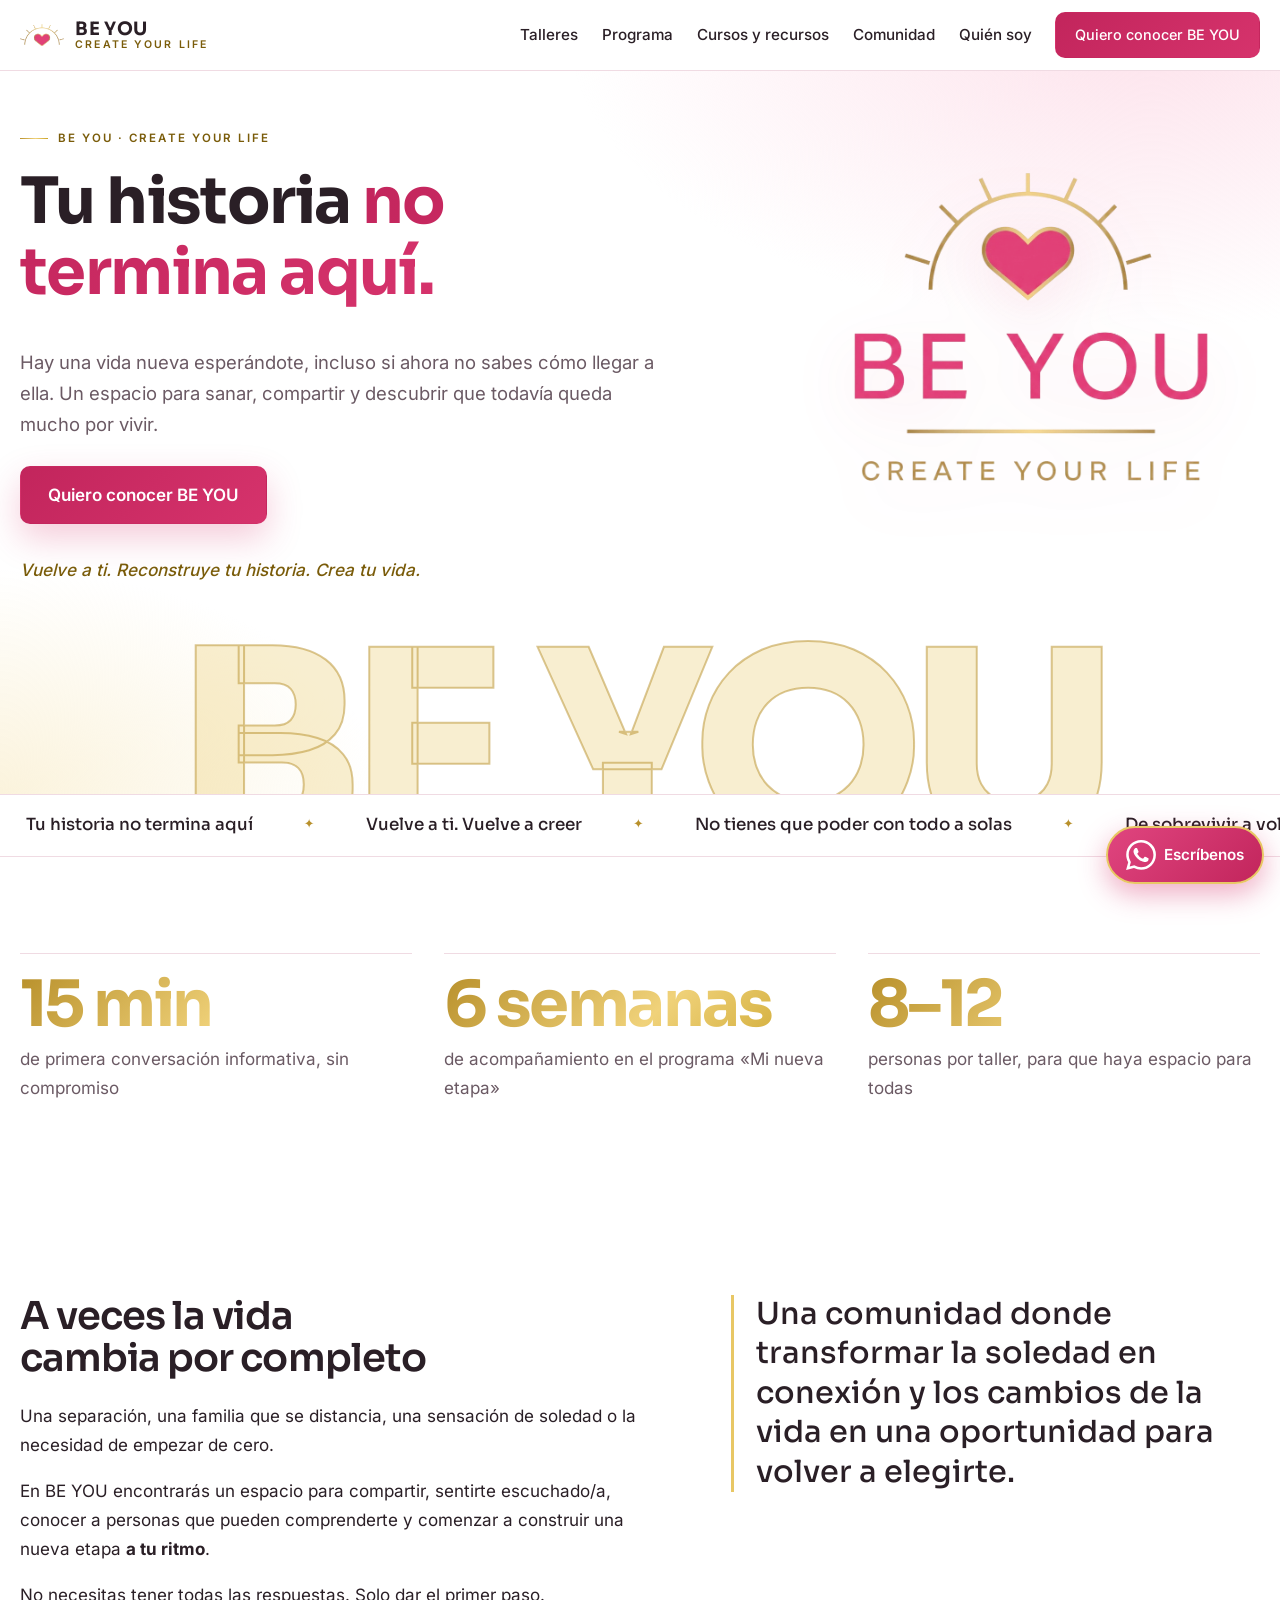
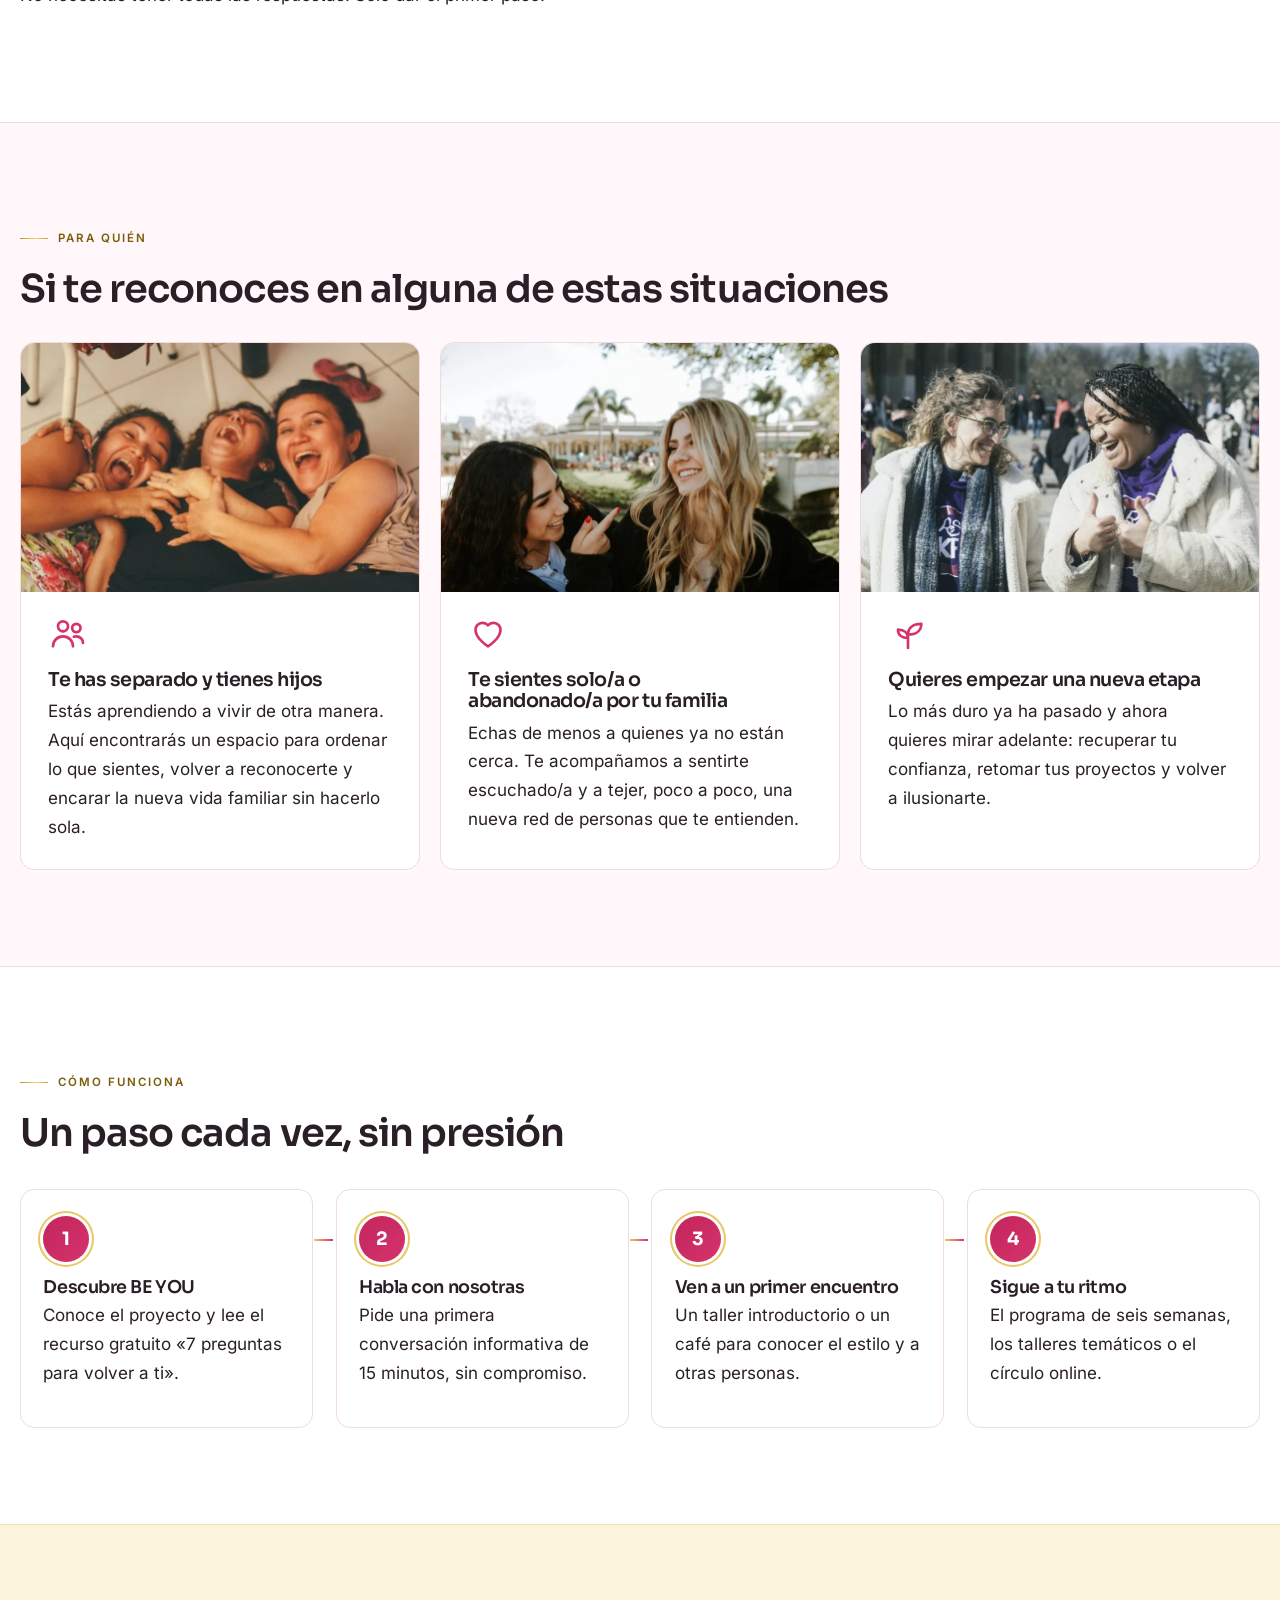
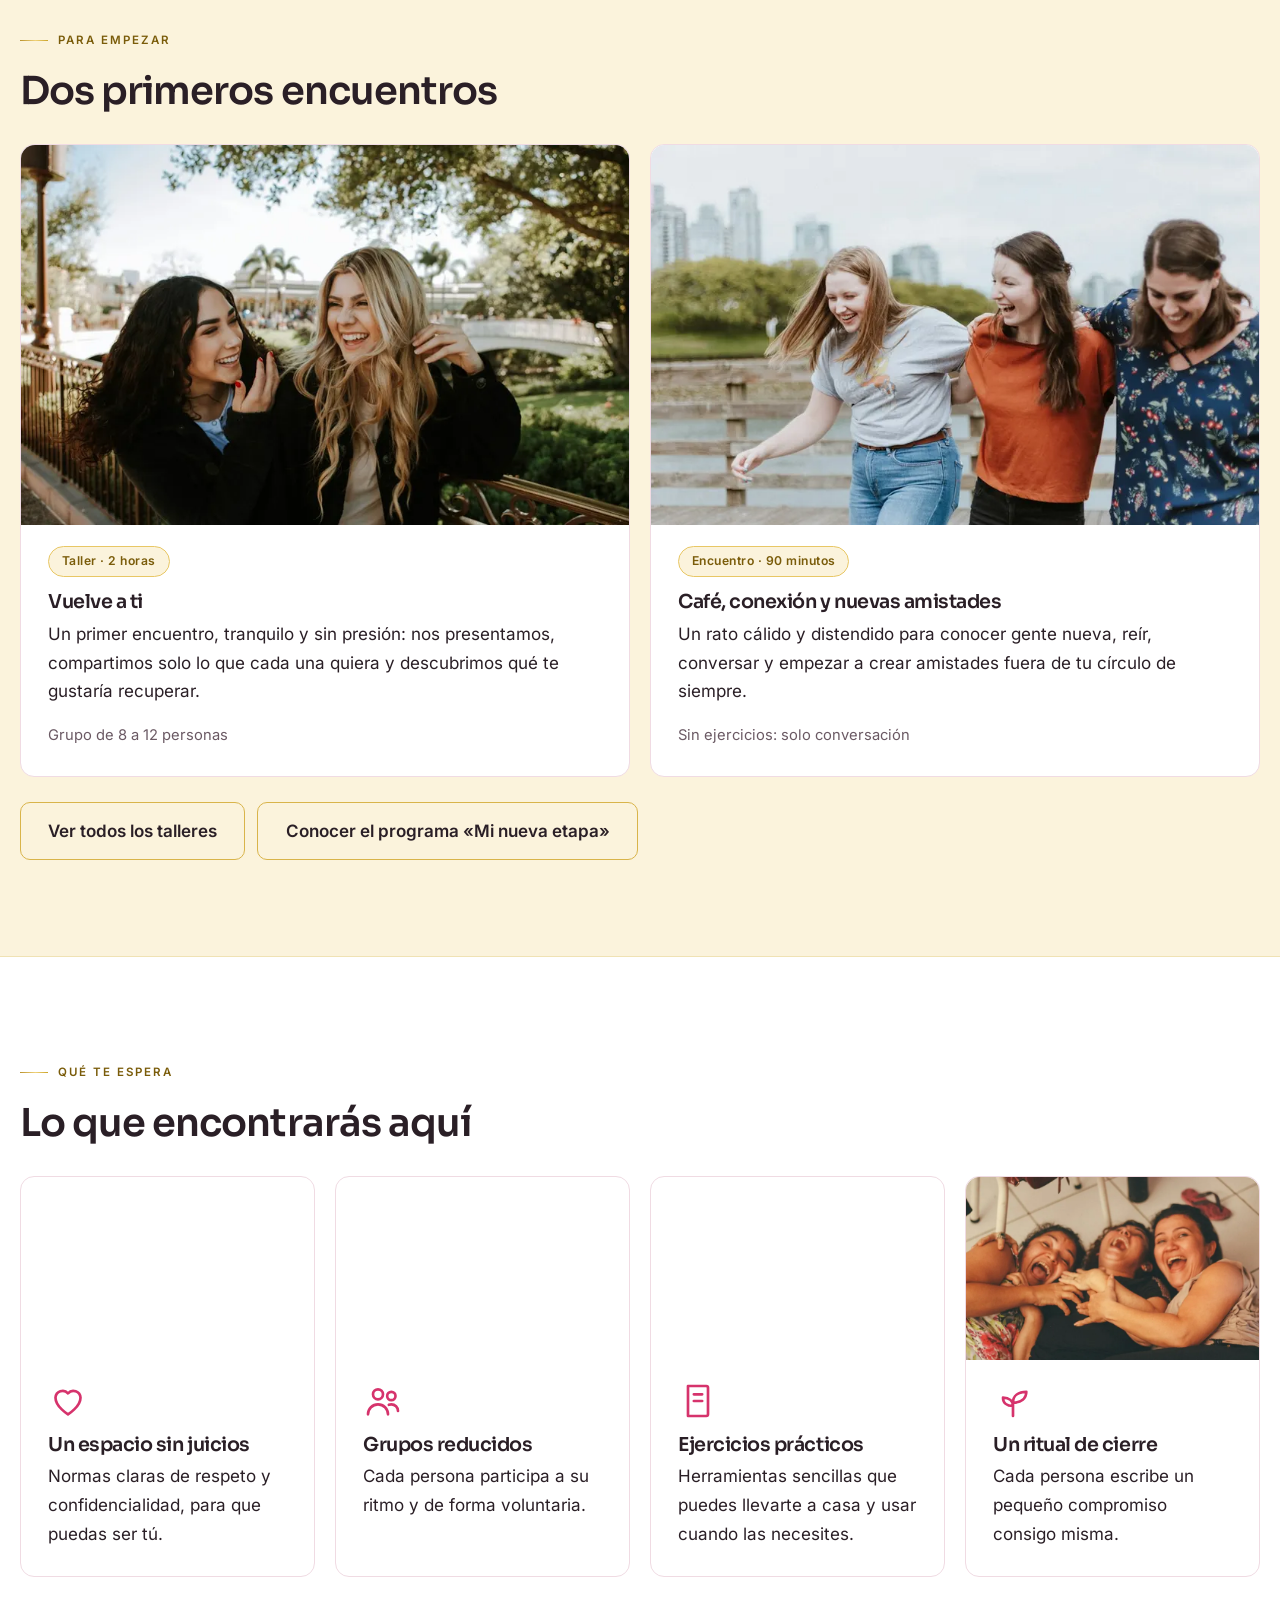
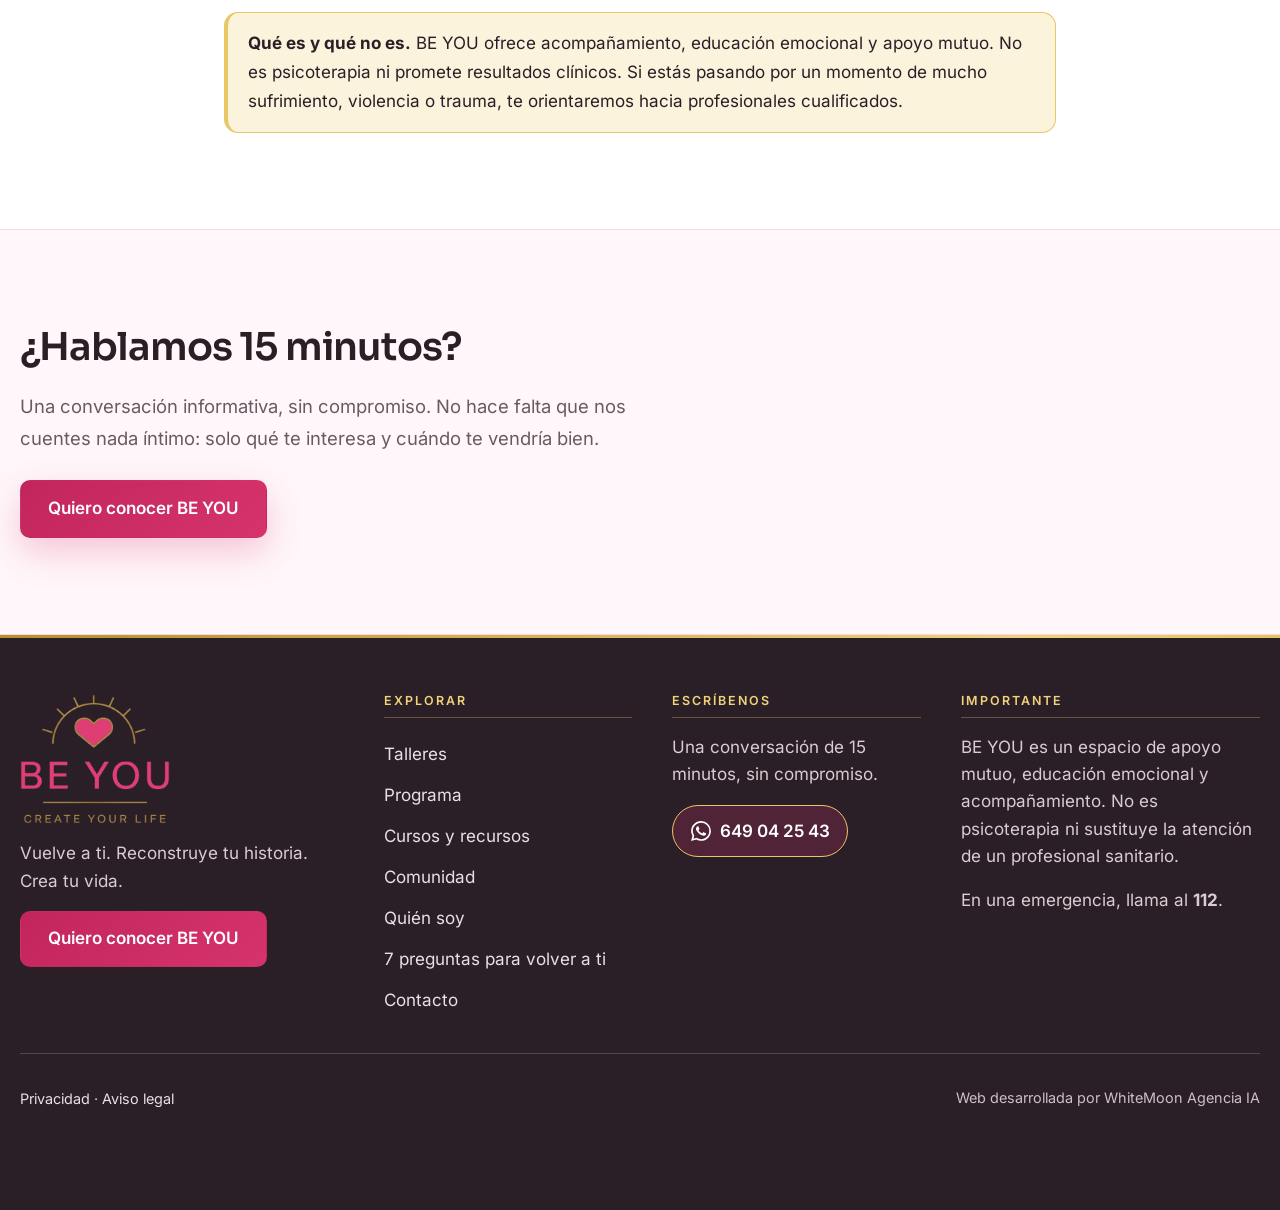
==== index.html @ c8401841 "feat: pasos con tarjetas unidas y 'Lo que encontrarás' en 4 tarjetas con foto Co-Authored-By: Claude" ====
<!doctype html>
<html lang="es">
<head>
  <meta charset="utf-8">
  <meta name="viewport" content="width=device-width, initial-scale=1, viewport-fit=cover">
  <title>BE YOU · Create Your Life — Tu historia no termina aquí</title>
  <meta name="description" content="Comunidad de apoyo para reconstruir tu vida tras una separación, una ruptura familiar o un cambio vital: talleres, programa de seis semanas y encuentros.">
  <meta name="robots" content="noindex, nofollow">
  <meta name="theme-color" content="#ffffff">
  <link rel="canonical" href="https://nexusforgeia.github.io/BE-YOU-CREATE-YOUR-LIFE-/">
  <meta property="og:type" content="website">
  <meta property="og:locale" content="es_ES">
  <meta property="og:site_name" content="BE YOU · Create Your Life">
  <meta property="og:title" content="BE YOU · Create Your Life — Tu historia no termina aquí">
  <meta property="og:description" content="Comunidad de apoyo para reconstruir tu vida tras una separación, una ruptura familiar o un cambio vital: talleres, programa de seis semanas y encuentros.">
  <meta property="og:url" content="https://nexusforgeia.github.io/BE-YOU-CREATE-YOUR-LIFE-/">
  <meta property="og:image" content="https://nexusforgeia.github.io/BE-YOU-CREATE-YOUR-LIFE-/assets/img/og.jpg">
  <meta property="og:image:width" content="1200">
  <meta property="og:image:height" content="630">
  <meta property="og:image:alt" content="Logotipo de BE YOU · Create Your Life">
  <meta name="twitter:card" content="summary_large_image">
  <meta http-equiv="Content-Security-Policy" content="default-src 'self'; script-src 'self'; style-src 'self'; img-src 'self' data:; connect-src 'self'; base-uri 'self'; form-action 'self' mailto:">
  <link rel="stylesheet" href="assets/app.css?v=14">
  <script type="module" src="assets/app.js?v=14"></script>
</head>
<body>
  <a class="saltar" href="#principal">Saltar al contenido</a>
  <header class="cabecera">
    <div class="contenedor">
      <a class="marca" href="index.html" aria-label="BE YOU · Create Your Life, inicio"><picture><source srcset="assets/img/be-you-icono.webp" type="image/webp"><img class="marca-logo" src="assets/img/be-you-icono.png" width="44" height="44" alt="" aria-hidden="true"></picture><span class="marca-texto"><strong>BE YOU</strong><span>Create Your Life</span></span></a>
      <button class="menu-boton" type="button" aria-expanded="false" aria-controls="navegacion">Menú</button>
      <nav id="navegacion" class="navegacion" aria-label="Principal"><a href="talleres.html">Talleres</a><a href="programa.html">Programa</a><a href="cursos.html">Cursos y recursos</a><a href="comunidad.html">Comunidad</a><a href="sobre.html">Quién soy</a><a class="boton" href="contacto.html">Quiero conocer BE YOU</a></nav>
    </div>
  </header>
  <main id="principal">
    <section class="hero">
      <span class="fantasma" aria-hidden="true">BE YOU</span>
      <picture class="hero-logo"><source srcset="assets/img/be-you-logo.webp" type="image/webp"><img src="assets/img/be-you-logo.png" width="420" height="366" alt="Logotipo de BE YOU · Create Your Life: un corazón rosa bajo un sol dorado"></picture>
      <div class="contenedor">
        <p class="eyebrow">BE YOU · Create Your Life</p>
        <h1>Tu historia <em class="grad">no termina aquí.</em></h1>
        <p class="lead">Hay una vida nueva esperándote, incluso si ahora no sabes cómo llegar a ella. Un espacio para sanar, compartir y descubrir que todavía queda mucho por vivir.</p>
        <div class="botones"><a class="boton" href="contacto.html">Quiero conocer BE YOU</a></div>
        <p class="firma-lema">Vuelve a ti. Reconstruye tu historia. Crea tu vida.</p>
      </div>
    </section>


    <div class="ticker" aria-label="Lemas de BE YOU">
      <div class="ticker-pista">
        <ul><li>Tu historia no termina aquí</li><li>Vuelve a ti. Vuelve a creer</li><li>No tienes que poder con todo a solas</li><li>De sobrevivir a volver a vivir</li><li>Tu próxima etapa empieza contigo</li></ul>
        <ul aria-hidden="true"><li>Tu historia no termina aquí</li><li>Vuelve a ti. Vuelve a creer</li><li>No tienes que poder con todo a solas</li><li>De sobrevivir a volver a vivir</li><li>Tu próxima etapa empieza contigo</li></ul>
      </div>
    </div>

    <section>
      <div class="contenedor">
        <div class="cifras">
          <div class="cifra"><strong>15 min</strong><span>de primera conversación informativa, sin compromiso</span></div>
          <div class="cifra"><strong>6 semanas</strong><span>de acompañamiento en el programa «Mi nueva etapa»</span></div>
          <div class="cifra"><strong>8–12</strong><span>personas por taller, para que haya espacio para todas</span></div>
        </div>
      </div>
    </section>

    <section>
      <div class="contenedor dos">
        <div>
          <h2>A veces la vida cambia por completo</h2>
          <p>Una separación, una familia que se distancia, una sensación de soledad o la necesidad de empezar de cero.</p>
          <p>En BE YOU encontrarás un espacio para compartir, sentirte escuchado/a, conocer a personas que pueden comprenderte y comenzar a construir una nueva etapa <strong>a tu ritmo</strong>.</p>
          <p>No necesitas tener todas las respuestas. Solo dar el primer paso.</p>
        </div>
        <p class="cita">Una comunidad donde transformar la soledad en conexión y los cambios de la vida en una oportunidad para volver a elegirte.</p>
      </div>
    </section>

    <section class="banda">
      <div class="contenedor">
        <p class="eyebrow">Para quién</p>
        <h2>Si te reconoces en alguna de estas situaciones</h2>
        <div class="cuadricula">
          <article class="tarjeta"><img class="foto" src="assets/img/foto-1.webp" width="800" height="500" alt="" loading="lazy"><svg class="icono" width="40" height="40" aria-hidden="true" focusable="false"><use href="assets/iconos.svg#personas"/></svg><h3>Te has separado y tienes hijos</h3><p>Estás aprendiendo a vivir de otra manera. Aquí encontrarás un espacio para ordenar lo que sientes, volver a reconocerte y encarar la nueva vida familiar sin hacerlo sola.</p></article>
          <article class="tarjeta"><img class="foto" src="assets/img/foto-2.webp" width="800" height="500" alt="" loading="lazy"><svg class="icono" width="40" height="40" aria-hidden="true" focusable="false"><use href="assets/iconos.svg#corazon"/></svg><h3>Te sientes solo/a o abandonado/a por tu familia</h3><p>Echas de menos a quienes ya no están cerca. Te acompañamos a sentirte escuchado/a y a tejer, poco a poco, una nueva red de personas que te entienden.</p></article>
          <article class="tarjeta"><img class="foto" src="assets/img/foto-3.webp" width="800" height="500" alt="" loading="lazy"><svg class="icono" width="40" height="40" aria-hidden="true" focusable="false"><use href="assets/iconos.svg#brote"/></svg><h3>Quieres empezar una nueva etapa</h3><p>Lo más duro ya ha pasado y ahora quieres mirar adelante: recuperar tu confianza, retomar tus proyectos y volver a ilusionarte.</p></article>
        </div>
      </div>
    </section>

    <section>
      <div class="contenedor">
        <p class="eyebrow">Cómo funciona</p>
        <h2>Un paso cada vez, sin presión</h2>
        <ol class="pasos pasos-tarjetas">
          <li><span class="paso-num" aria-hidden="true">1</span><h3>Descubre BE YOU</h3><p>Conoce el proyecto y lee el recurso gratuito «7 preguntas para volver a ti».</p></li>
          <li><span class="paso-num" aria-hidden="true">2</span><h3>Habla con nosotras</h3><p>Pide una primera conversación informativa de 15 minutos, sin compromiso.</p></li>
          <li><span class="paso-num" aria-hidden="true">3</span><h3>Ven a un primer encuentro</h3><p>Un taller introductorio o un café para conocer el estilo y a otras personas.</p></li>
          <li><span class="paso-num" aria-hidden="true">4</span><h3>Sigue a tu ritmo</h3><p>El programa de seis semanas, los talleres temáticos o el círculo online.</p></li>
        </ol>
      </div>
    </section>

    <section class="banda-sage">
      <div class="contenedor">
        <p class="eyebrow">Para empezar</p>
        <h2>Dos primeros encuentros</h2>
        <div class="cuadricula">
          <article class="tarjeta"><img class="foto" src="assets/img/foto-4.webp" width="800" height="500" alt="" loading="lazy"><span class="etiqueta">Taller · 2 horas</span><h3>Vuelve a ti</h3><p>Un primer encuentro, tranquilo y sin presión: nos presentamos, compartimos solo lo que cada una quiera y descubrimos qué te gustaría recuperar.</p><p class="meta">Grupo de 8 a 12 personas</p></article>
          <article class="tarjeta"><img class="foto" src="assets/img/foto-5.webp" width="800" height="500" alt="" loading="lazy"><span class="etiqueta">Encuentro · 90 minutos</span><h3>Café, conexión y nuevas amistades</h3><p>Un rato cálido y distendido para conocer gente nueva, reír, conversar y empezar a crear amistades fuera de tu círculo de siempre.</p><p class="meta">Sin ejercicios: solo conversación</p></article>
        </div>
        <div class="botones"><a class="boton boton-sec" href="talleres.html">Ver todos los talleres</a><a class="boton boton-sec" href="programa.html">Conocer el programa «Mi nueva etapa»</a></div>
      </div>
    </section>

    <section>
      <div class="contenedor">
        <p class="eyebrow">Qué te espera</p>
        <h2>Lo que encontrarás aquí</h2>
        <div class="cuadricula cuatro">
          <article class="tarjeta"><img class="foto" src="assets/img/foto-6.webp" width="800" height="500" alt="" loading="lazy"><svg class="icono" width="40" height="40" aria-hidden="true" focusable="false"><use href="assets/iconos.svg#corazon"/></svg><h3>Un espacio sin juicios</h3><p>Normas claras de respeto y confidencialidad, para que puedas ser tú.</p></article>
          <article class="tarjeta"><img class="foto" src="assets/img/foto-7.webp" width="800" height="500" alt="" loading="lazy"><svg class="icono" width="40" height="40" aria-hidden="true" focusable="false"><use href="assets/iconos.svg#personas"/></svg><h3>Grupos reducidos</h3><p>Cada persona participa a su ritmo y de forma voluntaria.</p></article>
          <article class="tarjeta"><img class="foto" src="assets/img/foto-8.webp" width="800" height="500" alt="" loading="lazy"><svg class="icono" width="40" height="40" aria-hidden="true" focusable="false"><use href="assets/iconos.svg#cuaderno"/></svg><h3>Ejercicios prácticos</h3><p>Herramientas sencillas que puedes llevarte a casa y usar cuando las necesites.</p></article>
          <article class="tarjeta"><img class="foto" src="assets/img/foto-1.webp" width="800" height="500" alt="" loading="lazy"><svg class="icono" width="40" height="40" aria-hidden="true" focusable="false"><use href="assets/iconos.svg#brote"/></svg><h3>Un ritual de cierre</h3><p>Cada persona escribe un pequeño compromiso consigo misma.</p></article>
        </div>
        <div class="aviso-ancho"><div class="aviso"><p><strong>Qué es y qué no es.</strong> BE YOU ofrece acompañamiento, educación emocional y apoyo mutuo. No es psicoterapia ni promete resultados clínicos. Si estás pasando por un momento de mucho sufrimiento, violencia o trauma, te orientaremos hacia profesionales cualificados.</p></div></div>
      </div>
    </section>

    <section class="banda">
      <div class="contenedor">
        <h2>¿Hablamos 15 minutos?</h2>
        <p class="lead">Una conversación informativa, sin compromiso. No hace falta que nos cuentes nada íntimo: solo qué te interesa y cuándo te vendría bien.</p>
        <div class="botones"><a class="boton" href="contacto.html">Quiero conocer BE YOU</a></div>
      </div>
    </section>
  </main>
  <footer class="pie">
    <div class="contenedor">
      <div class="cols pie-cols">
        <div class="pie-marca">
          <picture><source srcset="assets/img/be-you-logo.webp" type="image/webp"><img src="assets/img/be-you-logo.png" width="150" height="131" alt="BE YOU · Create Your Life" loading="lazy"></picture>
          <p>Vuelve a ti. Reconstruye tu historia. Crea tu vida.</p>
          <p><a class="boton" href="contacto.html">Quiero conocer BE YOU</a></p>
        </div>
        <div><h2>Explorar</h2><ul class="pie-lista"><li><a href="talleres.html">Talleres</a></li><li><a href="programa.html">Programa</a></li><li><a href="cursos.html">Cursos y recursos</a></li><li><a href="comunidad.html">Comunidad</a></li><li><a href="sobre.html">Quién soy</a></li><li><a href="7-preguntas.html">7 preguntas para volver a ti</a></li><li><a href="contacto.html">Contacto</a></li></ul></div>
        <div><h2>Escríbenos</h2><p>Una conversación de 15 minutos, sin compromiso.</p><p><a class="pie-wa" href="https://wa.me/34649042543?text=Hola%2C%20quiero%20conocer%20BE%20YOU" target="_blank" rel="noopener"><svg width="20" height="20" aria-hidden="true" focusable="false"><use href="assets/iconos.svg#whatsapp"/></svg>649 04 25 43</a></p></div>
        <div><h2>Importante</h2><p>BE YOU es un espacio de apoyo mutuo, educación emocional y acompañamiento. No es psicoterapia ni sustituye la atención de un profesional sanitario.</p><p>En una emergencia, llama al <strong>112</strong>.</p></div>
      </div>
      <div class="legal">
        <p><a href="privacidad.html">Privacidad</a> · <a href="aviso-legal.html">Aviso legal</a></p>
        <a class="firma" href="https://whitemoon.es" target="_blank" rel="noopener"><picture><source srcset="assets/img/whitemoon-logo-3d.webp" type="image/webp"><img src="assets/img/whitemoon-logo-3d.png" width="40" height="40" alt="WhiteMoon" loading="lazy" decoding="async"></picture><span>Web desarrollada por WhiteMoon Agencia IA</span></a>
      </div>
    </div>
  </footer>
  <a class="wa-flotante" href="https://wa.me/34649042543?text=Hola%2C%20quiero%20conocer%20BE%20YOU" target="_blank" rel="noopener" aria-label="Escribir por WhatsApp a BE YOU"><svg class="wa-icono" width="30" height="30" aria-hidden="true" focusable="false"><use href="assets/iconos.svg#whatsapp"/></svg><span class="wa-texto">Escríbenos</span></a>
</body>
</html>
---- assets/app.css ----
/* BE YOU · Create Your Life — mismo lenguaje visual que whitemoon.es (Inter + Sora, hero amplio,
   etiquetas con línea, números grandes, ticker, líneas finas) en blanco, rosa y dorado. */
@font-face { font-family: "Inter"; font-style: normal; font-weight: 100 900; font-display: swap; src: url("fonts/inter-latin.woff2") format("woff2"); }
@font-face { font-family: "Sora"; font-style: normal; font-weight: 100 800; font-display: swap; src: url("fonts/sora-latin-var.woff2") format("woff2"); }
:root {
  --bg: #ffffff; --bg2: #fff7f9; --bg3: #fdeef3; --card: #ffffff; --line: #f0dbe3;
  --text: #2a1f26; --muted: #6b5a64;
  --rosa: #d6336c; --rosa-2: #c2255c; --rosa-suave: #fde3ec; --rosa-claro: #f783ac;
  --oro: #b8902b; --oro-2: #e8c765; --oro-texto: #7a5c0a; --oro-suave: #fbf3dc;
  --grad-oro: linear-gradient(135deg, #b8902b, #f0d27a 55%, #c9a227);
  --grad-rosa: linear-gradient(135deg, #c2255c, #d6336c);
  --radius: 14px; --max: 1240px;
  --display: "Sora", "Inter", system-ui, sans-serif;
  --sans: "Inter", system-ui, -apple-system, "Segoe UI", sans-serif;
}
* { box-sizing: border-box; }
html { scroll-behavior: smooth; }
@media (prefers-reduced-motion: reduce) { html { scroll-behavior: auto; } *, *::before, *::after { transition: none !important; animation: none !important; } }
body { margin: 0; background: var(--bg); color: var(--text); font: 400 1.0625rem/1.7 var(--sans); -webkit-font-smoothing: antialiased; }
img, svg { max-width: 100%; }
a { color: var(--rosa-2); text-underline-offset: 3px; }
:focus-visible { outline: 3px solid var(--text); outline-offset: 3px; border-radius: 4px; }
.contenedor { width: min(var(--max), 100% - 2.5rem); margin-inline: auto; position: relative; }
.visualmente-oculto { position: absolute; width: 1px; height: 1px; overflow: hidden; clip: rect(0 0 0 0); white-space: nowrap; }
.saltar { position: absolute; left: .5rem; top: -4rem; background: var(--text); color: #fff; padding: .6rem 1rem; border-radius: 8px; z-index: 100; }
.saltar:focus { top: .5rem; }
h1, h2, h3 { font-family: var(--display); line-height: 1.1; margin: 0 0 .6em; letter-spacing: -.025em; text-wrap: balance; }
h1 { font-size: clamp(2.2rem, 6vw, 4rem); font-weight: 700; }
h2 { font-size: clamp(1.6rem, 3.6vw, 2.4rem); font-weight: 600; }
h3 { font-size: 1.2rem; font-weight: 600; }
p { margin: 0 0 1em; }
em.grad { font-style: normal; background: var(--grad-rosa); -webkit-background-clip: text; background-clip: text; -webkit-text-fill-color: transparent; }
.lead { font-size: 1.15rem; color: var(--muted); max-width: 40rem; }
.eyebrow { display: inline-flex; align-items: center; gap: .6rem; text-transform: uppercase; letter-spacing: .18em; font-size: .72rem; font-weight: 600; color: var(--oro-texto); margin: 0 0 1.2rem; }
.eyebrow::before { content: ""; width: 28px; height: 1px; background: var(--grad-oro); }

/* Cabecera */
.cabecera { position: sticky; top: 0; z-index: 20; background: rgba(255,255,255,.92); backdrop-filter: blur(10px); border-bottom: 1px solid var(--line); }
.cabecera .contenedor { display: flex; align-items: center; justify-content: space-between; gap: 1rem; min-height: 70px; }
.marca { text-decoration: none; color: var(--text); display: inline-flex; align-items: center; gap: .7rem; }
.marca-logo { width: 42px; height: 42px; border-radius: 50%; display: grid; place-items: center; font-family: var(--display); font-weight: 700; font-size: .95rem; color: #fff; background: var(--grad-rosa); box-shadow: 0 0 0 2px #fff, 0 0 0 3.5px #d9b44a; }
.marca-texto { display: grid; line-height: 1.1; }
.marca strong { font-family: var(--display); font-size: 1.15rem; font-weight: 700; letter-spacing: .02em; }
.marca-texto span { font-size: .66rem; letter-spacing: .2em; text-transform: uppercase; color: var(--oro-texto); font-weight: 600; }
.menu-boton { display: none; min-height: 44px; min-width: 44px; padding: 0 1rem; border: 1px solid var(--line); border-radius: 999px; background: #fff; font: inherit; font-weight: 600; color: var(--text); cursor: pointer; }
.navegacion { display: flex; align-items: center; gap: .25rem 1.3rem; flex-wrap: wrap; justify-content: flex-end; }
.navegacion a { text-decoration: none; color: var(--text); padding: .5rem .1rem; font-weight: 500; font-size: .95rem; }
.navegacion a:hover { color: var(--rosa-2); }
.navegacion a[aria-current="page"] { box-shadow: inset 0 -2px 0 var(--oro-2); }
.navegacion .boton { padding: .6rem 1.2rem; min-height: 0; color: #fff; font-size: .9rem; box-shadow: none; }
@media (max-width: 56rem) {
  .js .menu-boton { display: inline-flex; align-items: center; }
  .js .navegacion { display: none; position: absolute; left: 0; right: 0; top: 100%; flex-direction: column; align-items: stretch; gap: 0; padding: .5rem 1.25rem 1.2rem; background: #fff; border-bottom: 1px solid var(--line); }
  .js .navegacion.abierto { display: flex; }
  .js .navegacion a { padding: .85rem .25rem; border-bottom: 1px solid var(--line); }
  .js .navegacion a[aria-current="page"] { box-shadow: none; color: var(--rosa-2); }
  .js .navegacion .boton { margin-top: .9rem; text-align: center; justify-content: center; }
}

/* Botones */
.boton { display: inline-flex; align-items: center; justify-content: center; gap: .5rem; min-height: 52px; padding: .85rem 1.7rem; border-radius: 10px; background: var(--grad-rosa); color: #fff; font: inherit; font-weight: 600; text-decoration: none; border: 1px solid transparent; cursor: pointer; box-shadow: 0 14px 34px rgba(214,51,108,.25); transition: transform .15s ease, box-shadow .15s ease; }
.boton:hover { transform: translateY(-1px); box-shadow: 0 18px 42px rgba(214,51,108,.34); }
.boton-sec { background: transparent; color: var(--text); border-color: #d9b44a; box-shadow: none; }
.boton-sec:hover { background: var(--oro-suave); box-shadow: none; }
.botones { display: flex; flex-wrap: wrap; gap: .75rem; margin-top: 1.6rem; }

/* Secciones */
section { padding: clamp(3.5rem, 8vw, 6rem) 0; }
.banda { background: var(--bg2); border-block: 1px solid var(--line); }
.banda-sage { background: var(--oro-suave); border-block: 1px solid #f0e2b4; }
.hero { position: relative; overflow: hidden; padding: clamp(4rem, 11vw, 8rem) 0 clamp(3rem, 8vw, 5.5rem); background: radial-gradient(52rem 26rem at 90% -5%, var(--rosa-suave), transparent 70%), radial-gradient(34rem 20rem at 0% 100%, var(--oro-suave), transparent 70%), #fff; }
.hero .contenedor { z-index: 2; }
.hero h1 { max-width: 15ch; }
.hero .lead { margin-bottom: 0; }
.fantasma { position: absolute; right: -2%; bottom: -12%; font-family: var(--display); font-weight: 800; font-size: clamp(8rem, 26vw, 24rem); line-height: .8; letter-spacing: -.05em; color: transparent; -webkit-text-stroke: 1.5px rgba(214,51,108,.14); user-select: none; pointer-events: none; z-index: 1; white-space: nowrap; }
.firma-lema { font-style: italic; color: var(--oro-texto); margin-top: 2rem; font-weight: 500; }

/* Ticker */
.ticker { overflow: hidden; border-block: 1px solid var(--line); background: #fff; padding: 1rem 0; }
.ticker-pista { display: flex; width: max-content; animation: desliza 40s linear infinite; }
.ticker ul { display: flex; list-style: none; margin: 0; padding: 0; }
.ticker li { font-family: var(--display); font-weight: 500; font-size: 1.05rem; color: var(--text); padding: 0 1.6rem; white-space: nowrap; display: flex; align-items: center; gap: 3.2rem; }
.ticker li::after { content: "✦"; color: var(--oro); font-size: .8rem; }
@keyframes desliza { to { transform: translateX(-50%); } }
@media (prefers-reduced-motion: reduce) { .ticker-pista { animation: none; width: auto; flex-wrap: wrap; } .ticker-pista ul[aria-hidden="true"] { display: none; } .ticker ul { flex-wrap: wrap; justify-content: center; row-gap: .5rem; } }

/* Números grandes */
.cifras { display: grid; gap: 2rem; grid-template-columns: repeat(auto-fit, minmax(14rem, 1fr)); }
.cifra { border-top: 1px solid var(--line); padding-top: 1.2rem; }
.cifra strong { display: block; font-family: var(--display); font-size: clamp(2.6rem, 6vw, 4rem); font-weight: 700; line-height: 1; letter-spacing: -.04em; background: var(--grad-oro); -webkit-background-clip: text; background-clip: text; -webkit-text-fill-color: transparent; }
.cifra span { color: var(--muted); display: block; margin-top: .5rem; }

.cuadricula { display: grid; gap: 1.25rem; grid-template-columns: repeat(auto-fit, minmax(16rem, 1fr)); margin-top: 2rem; }
.tarjeta { background: var(--card); border: 1px solid var(--line); border-radius: var(--radius); padding: 1.7rem; display: flex; flex-direction: column; transition: border-color .2s, box-shadow .2s; }
.tarjeta:hover { border-color: #e8c765; box-shadow: 0 18px 44px rgba(184,144,43,.12); }
.tarjeta h3 { margin-bottom: .4em; }
.tarjeta p:last-child { margin-bottom: 0; }
.tarjeta .meta { color: var(--muted); font-size: .92rem; margin: 0 0 .75rem; }
.tarjeta .icono { width: 40px; height: 40px; color: var(--rosa); margin-bottom: 1rem; }
.etiqueta { display: inline-block; align-self: flex-start; padding: .25rem .8rem; border-radius: 999px; border: 1px solid #e8c765; background: var(--oro-suave); color: var(--oro-texto); font-size: .76rem; font-weight: 600; letter-spacing: .04em; margin-bottom: .9rem; }
.etiqueta.pronto { border-color: #f4b6cb; background: var(--rosa-suave); color: var(--rosa-2); }
.icono { fill: none; stroke: currentColor; stroke-width: 1.6; stroke-linecap: round; stroke-linejoin: round; }
.pasos { list-style: none; margin: 2.2rem 0 0; padding: 0; display: grid; gap: 1.6rem; grid-template-columns: repeat(auto-fit, minmax(14rem, 1fr)); counter-reset: paso; }
.pasos li { counter-increment: paso; border-top: 1px solid var(--line); padding-top: 1rem; }
.pasos li::before { content: "0" counter(paso); display: block; font-family: var(--display); font-weight: 700; font-size: 2.6rem; line-height: 1; margin-bottom: .6rem; background: var(--grad-oro); -webkit-background-clip: text; background-clip: text; -webkit-text-fill-color: transparent; }
.pasos h3 { font-size: 1.1rem; margin-bottom: .25em; }
.cita { font-family: var(--display); font-weight: 500; font-size: clamp(1.35rem, 3.4vw, 1.9rem); line-height: 1.3; max-width: 28ch; margin: 0; padding-left: 1.4rem; border-left: 3px solid var(--oro-2); }
.dos { display: grid; gap: 2.5rem; align-items: start; }
@media (min-width: 52rem) { .dos { grid-template-columns: 1.1fr .9fr; gap: 4rem; } }
.lista-check { list-style: none; padding: 0; margin: 1rem 0; display: grid; gap: .7rem; }
.lista-check li { padding-left: 1.9rem; position: relative; }
.lista-check li::before { content: ""; position: absolute; left: 0; top: .4em; width: 1.05rem; height: .55rem; border-left: 3px solid var(--rosa); border-bottom: 3px solid var(--rosa); transform: rotate(-45deg) scale(.9); }
.aviso { border: 1px solid #e8c765; border-left-width: 4px; background: var(--oro-suave); padding: 1rem 1.25rem; border-radius: var(--radius); margin: 1.5rem 0; }
.aviso p:last-child { margin-bottom: 0; }
.pendiente { border: 1.5px dashed var(--rosa); background: var(--rosa-suave); padding: 1rem 1.25rem; border-radius: var(--radius); margin: 1.5rem 0; }

/* Semanas del programa */
.semanas { list-style: none; padding: 0; margin: 2rem 0 0; display: grid; gap: 1rem; }
.semanas li { display: grid; grid-template-columns: auto 1fr; gap: 1.4rem; align-items: start; background: var(--card); border: 1px solid var(--line); border-radius: var(--radius); padding: 1.3rem 1.5rem; }
.semanas .num { font-family: var(--display); font-weight: 700; font-size: 2.4rem; line-height: 1; min-width: 2.2rem; background: var(--grad-oro); -webkit-background-clip: text; background-clip: text; -webkit-text-fill-color: transparent; }
.semanas h3 { margin-bottom: .2em; font-size: 1.1rem; }
.semanas p { margin: 0; color: var(--muted); }

/* Formularios */
.formulario { display: grid; gap: 1.1rem; max-width: 36rem; }
.campo { display: grid; gap: .35rem; }
.campo > span, legend { font-weight: 600; }
input, select, textarea { width: 100%; min-height: 50px; padding: .7rem .9rem; font: inherit; color: var(--text); background: #fff; border: 1.5px solid #d6bfc8; border-radius: 10px; }
input:focus, select:focus, textarea:focus { border-color: var(--rosa); }
textarea { min-height: 7rem; resize: vertical; }
fieldset { border: 0; margin: 0; padding: 0; min-width: 0; }
.radios { display: flex; flex-wrap: wrap; gap: .6rem; margin-top: .4rem; }
.radios label { display: inline-flex; align-items: center; gap: .5rem; min-height: 48px; padding: .4rem 1rem; border: 1.5px solid #d6bfc8; border-radius: 999px; background: #fff; cursor: pointer; }
.radios input { width: auto; min-height: 0; accent-color: var(--rosa); }
.radios label:has(input:checked) { background: var(--rosa-suave); border-color: var(--rosa); }
.consentimiento { display: flex; gap: .7rem; align-items: flex-start; font-size: .95rem; color: var(--muted); }
.consentimiento input { width: 1.3rem; min-height: 0; margin-top: .2rem; accent-color: var(--rosa); }
.estado { min-height: 1.5em; margin: 0; font-weight: 600; }
.estado.error { color: #9b1c1c; }
.trampa { position: absolute; left: -9999px; }

/* FAQ */
details.faq { border-bottom: 1px solid var(--line); padding: 1rem 0; }
details.faq summary { cursor: pointer; font-weight: 600; font-family: var(--display); font-size: 1.08rem; min-height: 44px; }
details.faq p { margin: .6rem 0 0; color: var(--muted); }

/* Pie */
.pie { background: #2a1f26; color: #eadfe5; padding: 3.5rem 0 2rem; border-top: 3px solid transparent; border-image: var(--grad-oro) 1; }
.pie a { color: #fff; }
.pie .cols { display: grid; gap: 2rem; grid-template-columns: repeat(auto-fit, minmax(14rem, 1fr)); }
.pie h2 { font-size: .78rem; color: #f0d27a; font-family: var(--sans); text-transform: uppercase; letter-spacing: .16em; font-weight: 600; }
.pie ul { list-style: none; padding: 0; margin: 0; display: grid; gap: .2rem; }
.pie li a { display: inline-block; padding: .3rem 0; }
.pie .legal { border-top: 1px solid rgba(255,255,255,.18); margin-top: 2rem; padding-top: 1.25rem; font-size: .9rem; color: #cdbfc7; }
.pie .boton { box-shadow: none; }
.firma { display: inline-flex; align-items: center; gap: .6rem; text-decoration: none; color: #cdbfc7 !important; margin-top: .5rem; }
.firma img { border-radius: 8px; }

/* Recurso imprimible */
.hoja ol { padding-left: 1.4rem; display: grid; gap: 1.2rem; font-family: var(--display); font-weight: 500; font-size: 1.2rem; }
.hoja li::marker { color: var(--oro); font-weight: 700; }
.hoja .linea { display: block; border-bottom: 1px solid #d6bfc8; height: 2.4rem; }
.sep { margin-top: 3rem; }
@media print {
  .cabecera, .pie, .no-imprimir, .fantasma { display: none !important; }
  body { background: #fff; font-size: 12pt; }
  section { padding: 1rem 0; }
}

/* Imágenes de las tarjetas (ilustraciones propias) */
.tarjeta .foto { display: block; width: calc(100% + 3.4rem); max-width: none; height: auto; aspect-ratio: 8 / 5; object-fit: cover; margin: -1.7rem -1.7rem 1.3rem; border-radius: var(--radius) var(--radius) 0 0; }

/* Logo real */
.marca-logo { width: 44px; height: 44px; border-radius: 0; background: none; box-shadow: none; object-fit: contain; }
.hero-logo { position: absolute; z-index: 1; right: max(1.25rem, calc((100vw - 1140px) / 2)); top: 50%; transform: translateY(-46%); display: none; }
.hero-logo img { width: clamp(240px, 28vw, 400px); height: auto; filter: drop-shadow(0 18px 30px rgba(214,51,108,.12)); }
@media (min-width: 900px) { .hero-logo { display: block; } }

/* Programa: las 6 semanas como tarjetas con foto */
.semanas { grid-template-columns: repeat(auto-fit, minmax(17rem, 1fr)); gap: 1.4rem; }
.semanas li { display: flex; flex-direction: column; gap: 0; padding: 1.5rem; transition: border-color .2s, box-shadow .2s; }
.semanas li:hover { border-color: #e8c765; box-shadow: 0 18px 44px rgba(184,144,43,.12); }
.semanas li .foto { display: block; width: calc(100% + 3rem); max-width: none; height: auto; aspect-ratio: 8 / 5; object-fit: cover; margin: -1.5rem -1.5rem 1.2rem; border-radius: var(--radius) var(--radius) 0 0; }
.semanas .sem-txt { display: grid; grid-template-columns: auto 1fr; gap: 1rem; align-items: start; }
.semanas .etiqueta { margin-bottom: .5rem; }
.semanas .sem-txt { display: block; }
@media (min-width: 900px) { .semanas { grid-template-columns: repeat(3, 1fr); } }

/* Quién soy: retrato */
.retrato { margin: 0; }
.retrato img { display: block; width: 100%; max-width: 420px; height: auto; aspect-ratio: 4 / 5; object-fit: cover; object-position: center 30%; border-radius: var(--radius); border: 1px solid var(--line); box-shadow: 0 24px 60px rgba(214,51,108,.14), 0 0 0 6px #fff, 0 0 0 7px #e8c765; margin: 0 auto; }
.fundadora { align-items: center; margin-bottom: 2.5rem; }

/* Botón flotante de WhatsApp */
.wa-flotante { position: fixed; z-index: 60; right: max(1rem, env(safe-area-inset-right)); bottom: max(1rem, env(safe-area-inset-bottom)); display: inline-flex; align-items: center; gap: .55rem; height: 58px; min-width: 58px; padding: 0 1rem; justify-content: center; border-radius: 999px; color: #fff; text-decoration: none; background: var(--grad-rosa); box-shadow: 0 10px 28px rgba(214,51,108,.38), 0 0 0 3px #fff; font-weight: 600; font-size: .95rem; transition: transform .2s, box-shadow .2s; }
.wa-flotante:hover, .wa-flotante:focus-visible { transform: translateY(-2px); box-shadow: 0 14px 34px rgba(214,51,108,.48), 0 0 0 3px #fff; }
.wa-flotante:focus-visible { outline: 3px solid var(--oro-2); outline-offset: 4px; }
.wa-icono { width: 30px; height: 30px; fill: currentColor; stroke: none; flex: none; }
.wa-texto { display: none; }
@media (min-width: 900px) { .wa-texto { display: inline; } }
@media (prefers-reduced-motion: no-preference) { .wa-flotante::after { content: ""; position: absolute; inset: 0; border-radius: inherit; box-shadow: 0 0 0 0 rgba(214,51,108,.45); animation: wa-pulso 2.8s ease-out infinite; pointer-events: none; } }
@keyframes wa-pulso { 0% { box-shadow: 0 0 0 0 rgba(214,51,108,.45); } 70%, 100% { box-shadow: 0 0 0 16px rgba(214,51,108,0); } }
@media print { .wa-flotante { display: none; } }

/* Quién soy: retrato y tarjetas coherentes */
.fundadora { grid-template-columns: 1fr; align-items: center; gap: 2rem; margin-bottom: 3rem; }
@media (min-width: 52rem) { .fundadora { grid-template-columns: minmax(0, 380px) 1fr; gap: 4rem; } }
.retrato { margin: 0; border-radius: var(--radius); overflow: hidden; border: 1px solid var(--line); background: var(--card); box-shadow: 0 24px 60px rgba(184,144,43,.14); }
.retrato img { display: block; width: 100%; max-width: none; height: auto; aspect-ratio: 4 / 5; object-fit: cover; object-position: center top; border: 0; border-radius: 0; box-shadow: none; margin: 0; }
.fundadora h2 { margin-top: 0; }
.centrado-sec { margin-top: 0; }
.tres-sobre { grid-template-columns: 1fr; margin-bottom: 2.5rem; }
@media (min-width: 52rem) { .tres-sobre { grid-template-columns: repeat(3, 1fr); } }
.tres-sobre .tarjeta .icono { margin-bottom: .8rem; }

/* WhatsApp flotante: rosa, borde dorado, texto blanco (manda sobre las reglas anteriores) */
a.wa-flotante { position: fixed; right: 1rem; bottom: 1rem; z-index: 9999; display: inline-flex; align-items: center; justify-content: center; gap: .55rem; height: 58px; min-width: 58px; padding: 0 1.1rem; border-radius: 999px; background: linear-gradient(135deg, #e0457f, #c2255c); color: #fff; border: 2px solid #e8c765; box-shadow: 0 10px 28px rgba(214,51,108,.4); text-decoration: none; font-weight: 600; font-size: .95rem; line-height: 1; }
a.wa-flotante:hover, a.wa-flotante:focus-visible { color: #fff; text-decoration: none; box-shadow: 0 14px 34px rgba(214,51,108,.5), 0 0 0 3px rgba(232,199,101,.45); }
a.wa-flotante .wa-texto { color: #fff; text-decoration: none; }

/* BE YOU de fondo: centrado y en dorado */
.fantasma { left: 50%; right: auto; transform: translateX(-50%); bottom: -9%; font-size: clamp(6rem, 21vw, 19rem); -webkit-text-stroke: 2px rgba(184,144,43,.38); text-align: center; }

/* Portada: logo más arriba y letras de fondo rellenas en dorado */
.hero-logo { top: 36%; transform: translateY(-50%); }
.fantasma { color: rgba(232,199,101,.30); -webkit-text-stroke: 2px rgba(184,144,43,.5); }

/* Portada: H1 más arriba */
.hero { padding-top: clamp(1.75rem, 4vw, 3rem); }
.hero:has(.fantasma) { padding-bottom: clamp(7rem, 17vw, 12rem); }

/* Pie renovado */
.pie { padding: 3.5rem 0 1.75rem; }
.pie .pie-cols { grid-template-columns: 1fr; gap: 2.2rem; }
@media (min-width: 52rem) { .pie .pie-cols { grid-template-columns: 1.3fr 1fr 1fr 1.2fr; gap: 2.5rem; } }
.pie-marca img { display: block; width: 150px; height: auto; margin-bottom: 1rem; }
.pie-marca p { margin: 0 0 1rem; color: #eadfe5; }
.pie h2 { margin: 0 0 1rem; padding-bottom: .6rem; border-bottom: 1px solid rgba(240,210,122,.3); }
.pie p { color: #d9ccd3; line-height: 1.6; }
.pie .pie-lista { gap: 0; }
.pie .pie-lista li a { color: #eadfe5; text-decoration: none; padding: .38rem 0; transition: color .2s, padding-left .2s; }
.pie .pie-lista li a:hover, .pie .pie-lista li a:focus-visible { color: #f0d27a; padding-left: .35rem; }
.pie .pie-wa { display: inline-flex; align-items: center; gap: .55rem; padding: .7rem 1.1rem; border-radius: 999px; border: 1.5px solid #e8c765; color: #fff; text-decoration: none; font-weight: 600; background: rgba(214,51,108,.22); transition: background .2s; }
.pie .pie-wa svg { fill: currentColor; stroke: none; flex: none; }
.pie .pie-wa:hover, .pie .pie-wa:focus-visible { background: #c2255c; }
.pie .legal { display: flex; flex-wrap: wrap; justify-content: space-between; align-items: center; gap: 1rem; }
.pie .legal p { margin: 0; }
.pie .legal a { text-decoration: none; color: #eadfe5; }
.pie .legal p a:hover { color: #f0d27a; }
.pie .firma { margin-top: 0; }
.pie { padding-bottom: 5.5rem; }

/* Cómo funciona: pasos como tarjetas unidas por una línea */
.pasos-tarjetas { gap: 1.4rem; counter-reset: none; }
.pasos-tarjetas li { counter-increment: none; position: relative; background: var(--card); border: 1px solid var(--line); border-radius: var(--radius); padding: 1.6rem 1.4rem 1.4rem; transition: border-color .2s, box-shadow .2s, transform .2s; }
.pasos-tarjetas li::before { content: none; display: none; }
.pasos-tarjetas li:hover { border-color: #e8c765; box-shadow: 0 18px 44px rgba(184,144,43,.12); transform: translateY(-2px); }
.paso-num { display: grid; place-items: center; width: 46px; height: 46px; margin-bottom: 1rem; border-radius: 50%; background: var(--grad-rosa); color: #fff; font-family: var(--display); font-weight: 700; font-size: 1.15rem; box-shadow: 0 0 0 3px #fff, 0 0 0 5px #e8c765; }
@media (min-width: 52rem) { .pasos-tarjetas li:not(:last-child)::after { content: ""; position: absolute; top: calc(1.6rem + 23px); left: calc(100% + 2px); width: calc(1.4rem - 4px); height: 2px; background: linear-gradient(90deg, #e8c765, #d6336c); } }
@media (prefers-reduced-motion: reduce) { .pasos-tarjetas li:hover { transform: none; } }

/* Lo que encontrarás aquí */
.cuadricula.cuatro { grid-template-columns: 1fr; margin-top: 2rem; }
@media (min-width: 40rem) { .cuadricula.cuatro { grid-template-columns: repeat(2, 1fr); } }
@media (min-width: 64rem) { .cuadricula.cuatro { grid-template-columns: repeat(4, 1fr); } }
.cuatro .tarjeta .icono { margin-bottom: .8rem; }
.aviso-ancho { max-width: 52rem; margin: 2.2rem auto 0; }
.aviso-ancho .aviso { margin: 0; text-align: left; }
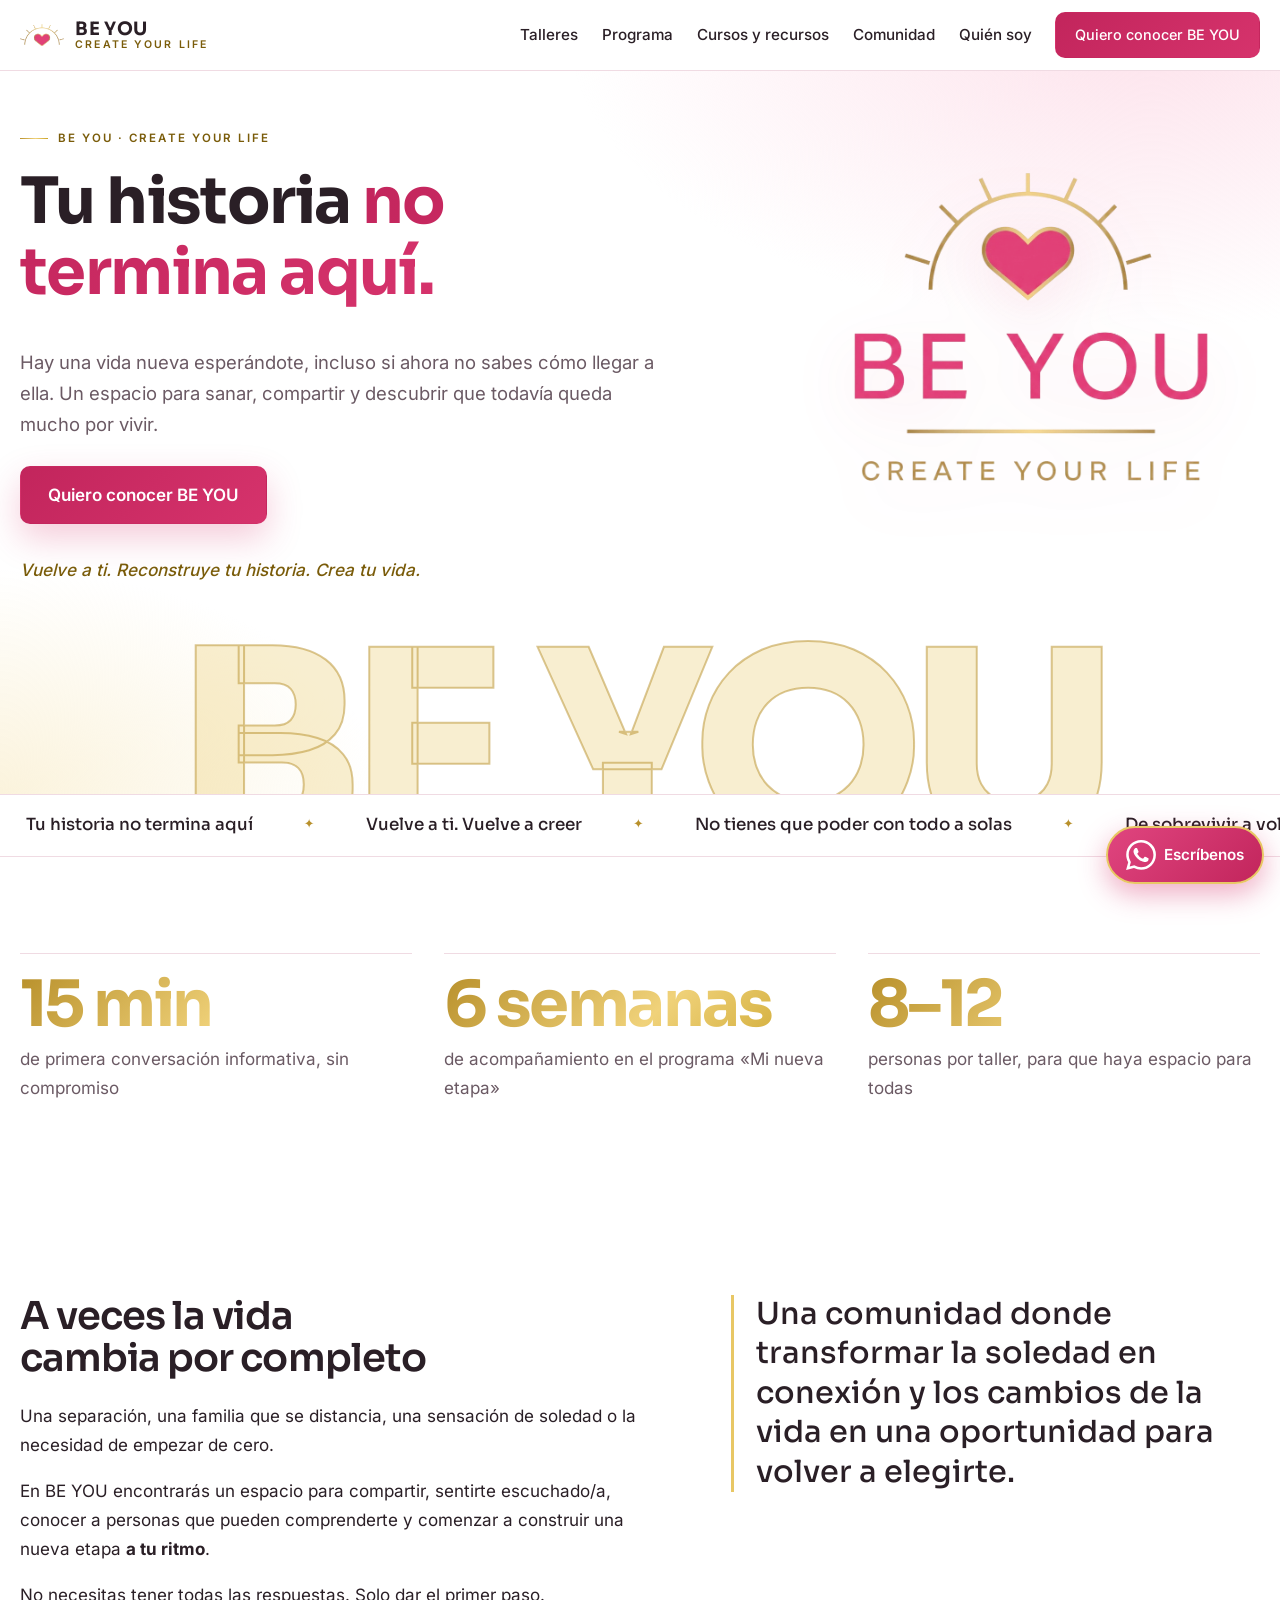
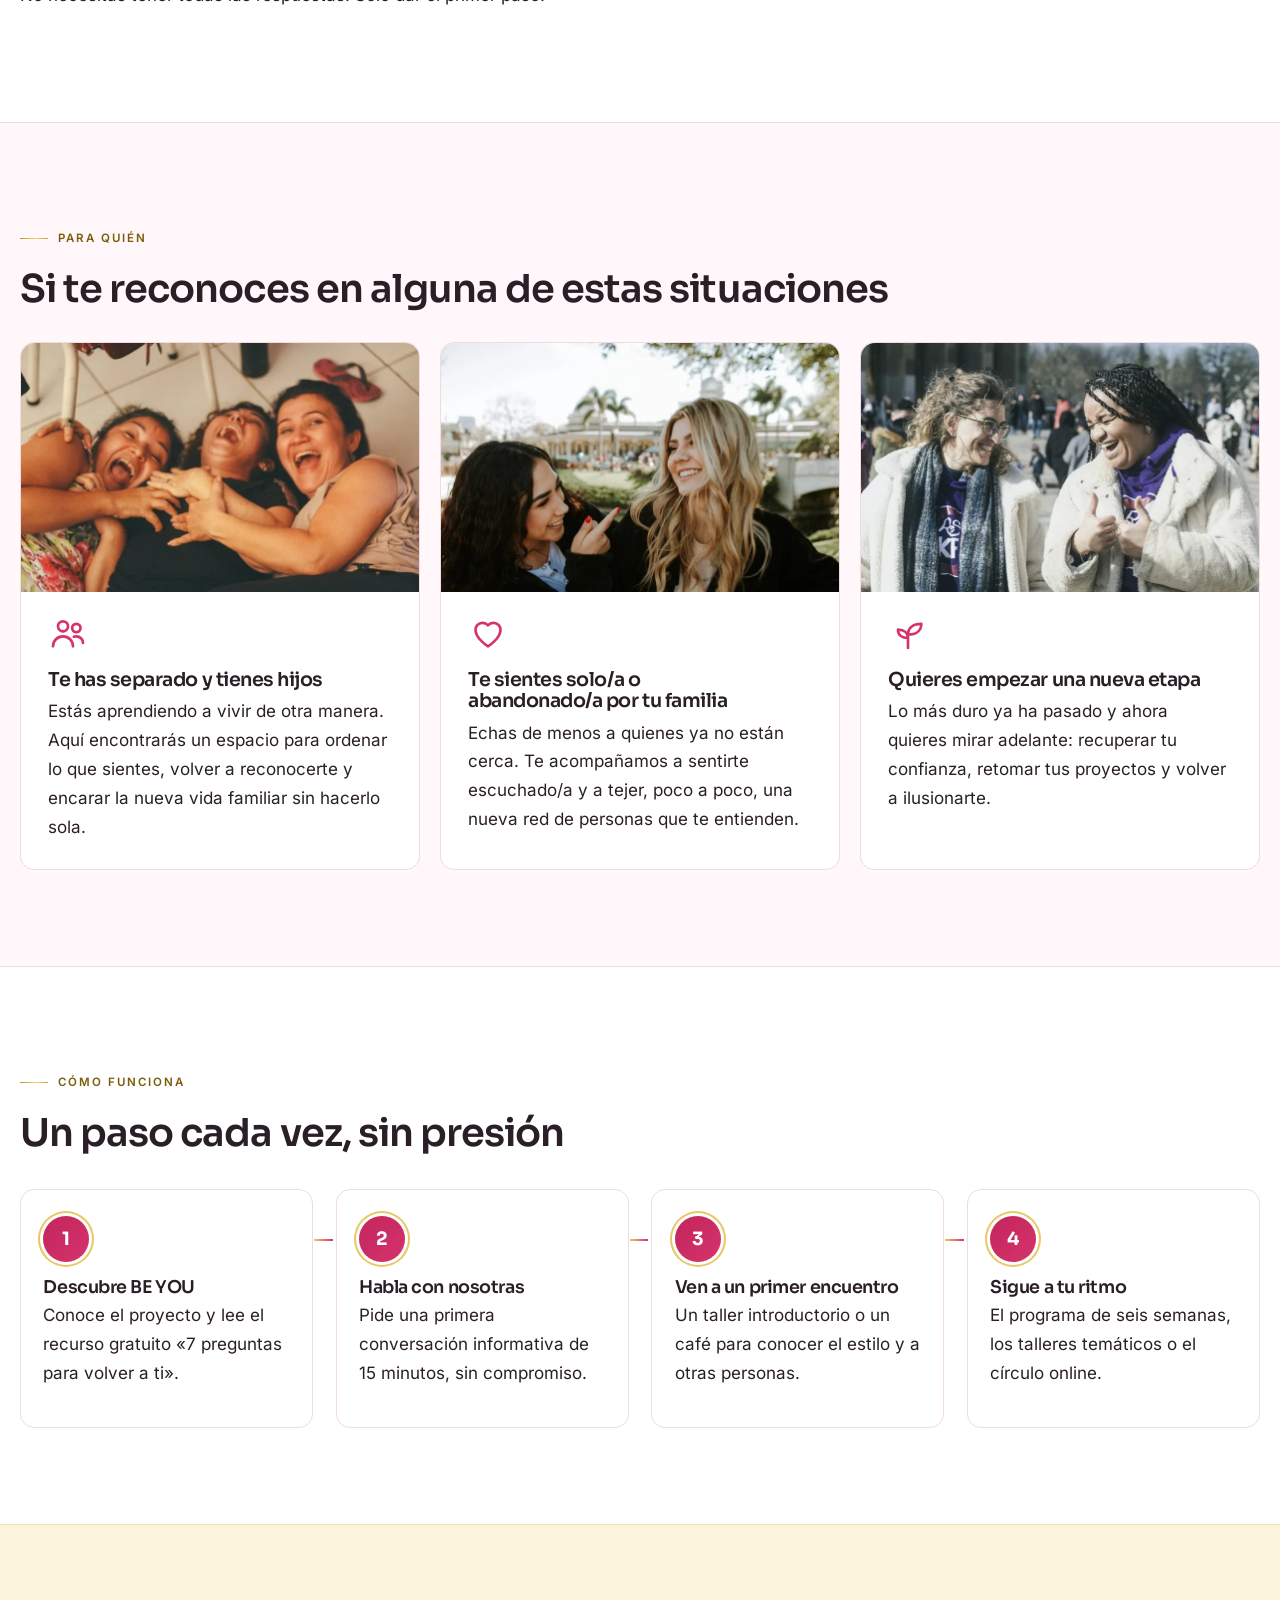
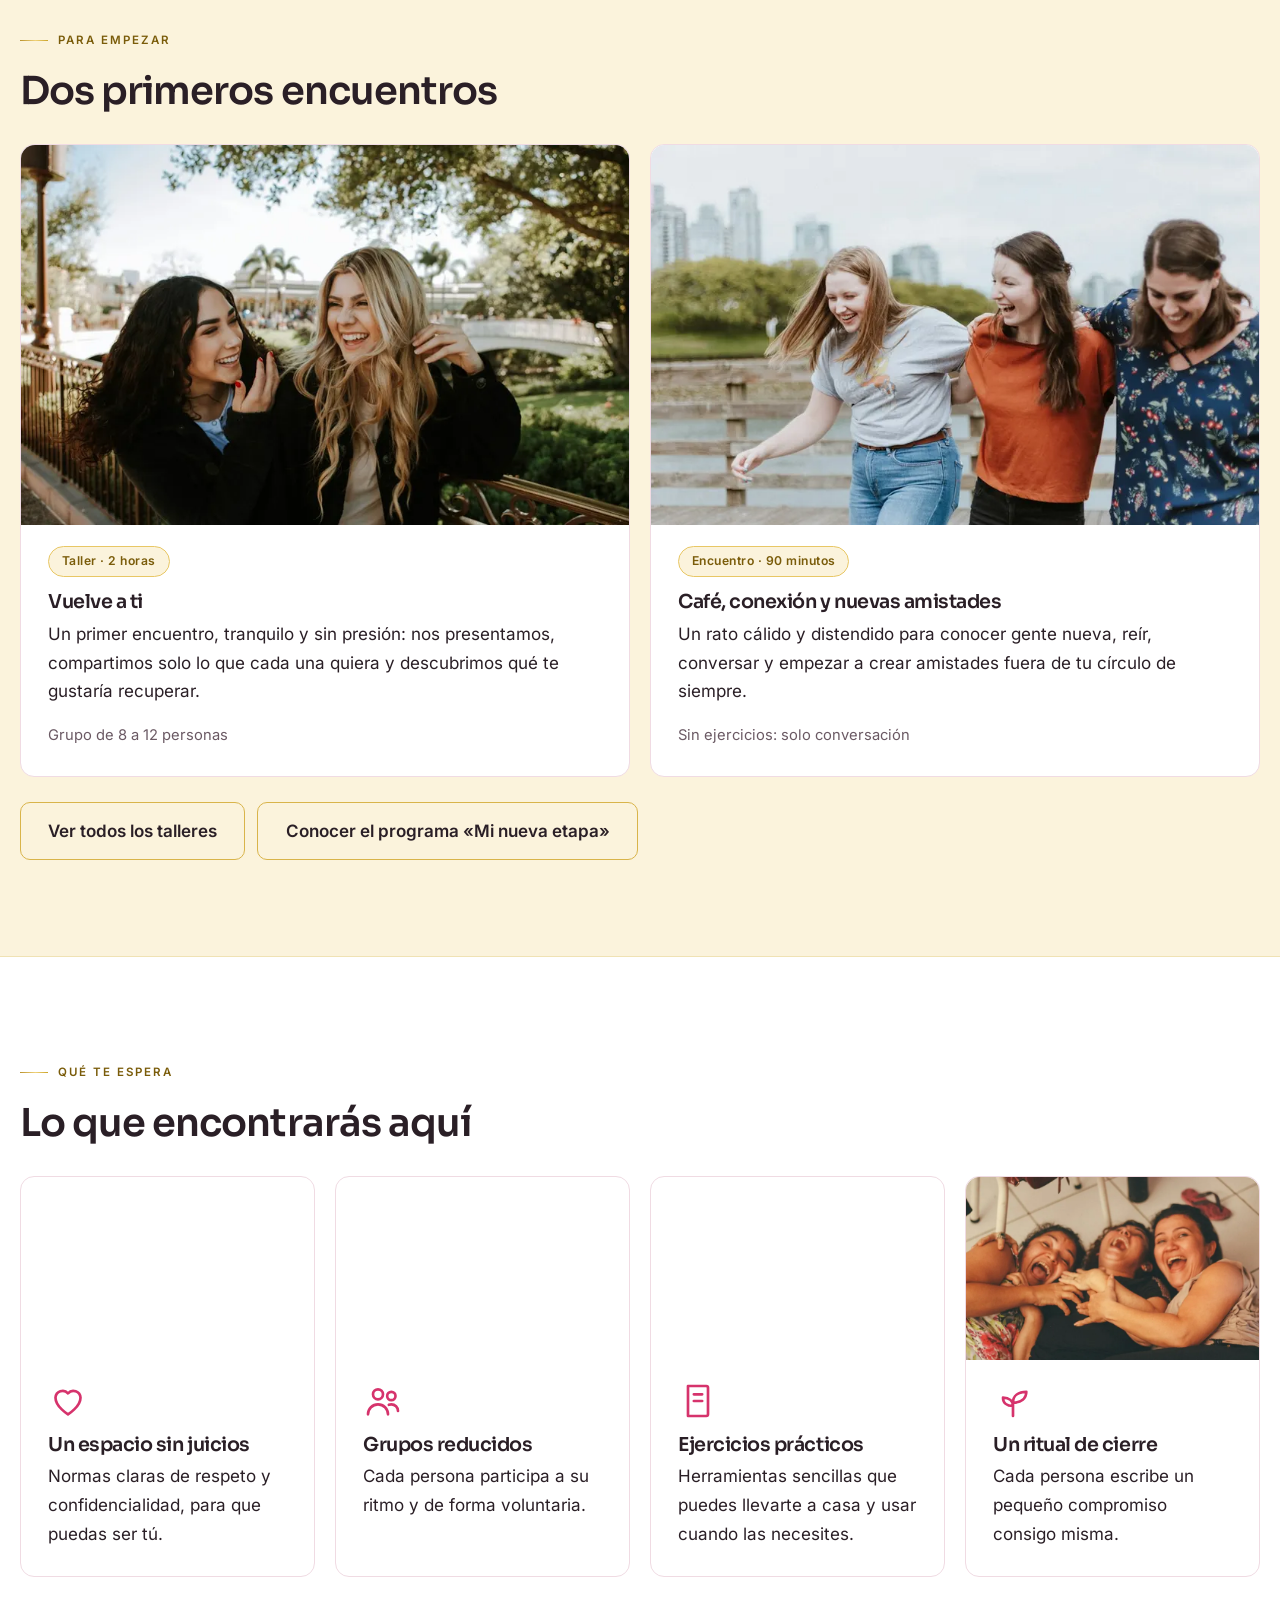
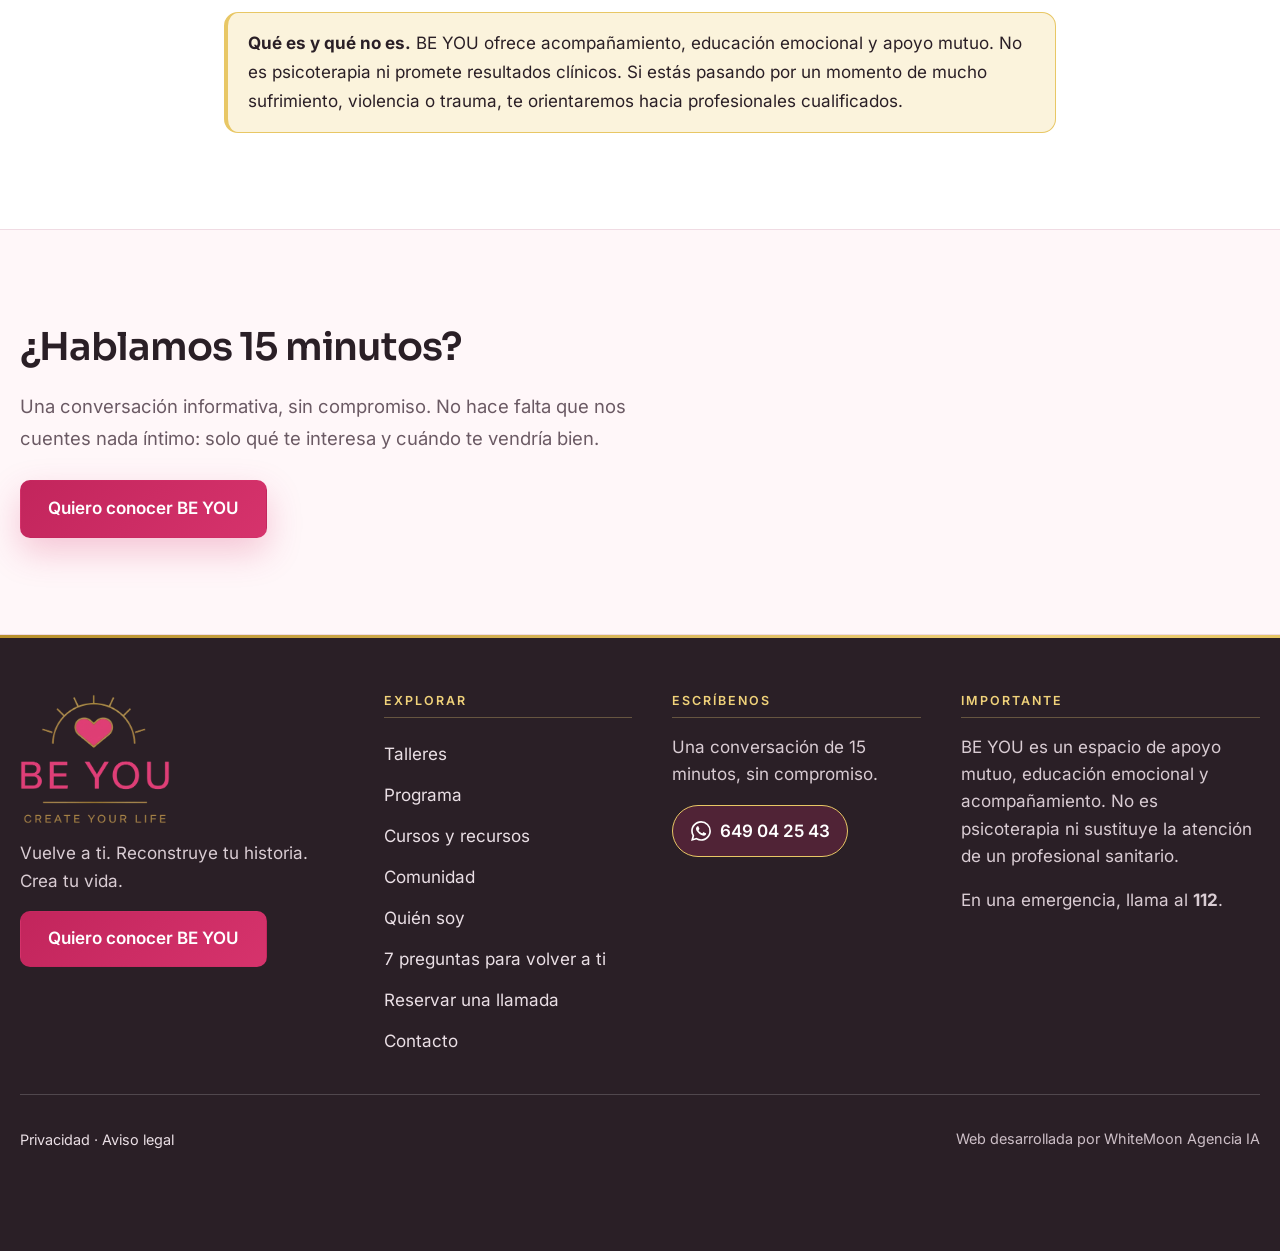
==== commit a899beff: "feat: reserva de llamadas con calendario y petición por WhatsApp (sin API) Co-Authored-By: Claude So" ====
--- a/index.html
+++ b/index.html
@@ -20,8 +20,8 @@
   <meta property="og:image:alt" content="Logotipo de BE YOU · Create Your Life">
   <meta name="twitter:card" content="summary_large_image">
   <meta http-equiv="Content-Security-Policy" content="default-src 'self'; script-src 'self'; style-src 'self'; img-src 'self' data:; connect-src 'self'; base-uri 'self'; form-action 'self' mailto:">
-  <link rel="stylesheet" href="assets/app.css?v=14">
-  <script type="module" src="assets/app.js?v=14"></script>
+  <link rel="stylesheet" href="assets/app.css?v=17">
+  <script type="module" src="assets/app.js?v=17"></script>
 </head>
 <body>
   <a class="saltar" href="#principal">Saltar al contenido</a>
@@ -142,7 +142,7 @@
           <p>Vuelve a ti. Reconstruye tu historia. Crea tu vida.</p>
           <p><a class="boton" href="contacto.html">Quiero conocer BE YOU</a></p>
         </div>
-        <div><h2>Explorar</h2><ul class="pie-lista"><li><a href="talleres.html">Talleres</a></li><li><a href="programa.html">Programa</a></li><li><a href="cursos.html">Cursos y recursos</a></li><li><a href="comunidad.html">Comunidad</a></li><li><a href="sobre.html">Quién soy</a></li><li><a href="7-preguntas.html">7 preguntas para volver a ti</a></li><li><a href="contacto.html">Contacto</a></li></ul></div>
+        <div><h2>Explorar</h2><ul class="pie-lista"><li><a href="talleres.html">Talleres</a></li><li><a href="programa.html">Programa</a></li><li><a href="cursos.html">Cursos y recursos</a></li><li><a href="comunidad.html">Comunidad</a></li><li><a href="sobre.html">Quién soy</a></li><li><a href="7-preguntas.html">7 preguntas para volver a ti</a></li><li><a href="citas.html">Reservar una llamada</a></li><li><a href="contacto.html">Contacto</a></li></ul></div>
         <div><h2>Escríbenos</h2><p>Una conversación de 15 minutos, sin compromiso.</p><p><a class="pie-wa" href="https://wa.me/34649042543?text=Hola%2C%20quiero%20conocer%20BE%20YOU" target="_blank" rel="noopener"><svg width="20" height="20" aria-hidden="true" focusable="false"><use href="assets/iconos.svg#whatsapp"/></svg>649 04 25 43</a></p></div>
         <div><h2>Importante</h2><p>BE YOU es un espacio de apoyo mutuo, educación emocional y acompañamiento. No es psicoterapia ni sustituye la atención de un profesional sanitario.</p><p>En una emergencia, llama al <strong>112</strong>.</p></div>
       </div>
--- a/assets/app.css
+++ b/assets/app.css
@@ -266,3 +266,53 @@
 .cuatro .tarjeta .icono { margin-bottom: .8rem; }
 .aviso-ancho { max-width: 52rem; margin: 2.2rem auto 0; }
 .aviso-ancho .aviso { margin: 0; text-align: left; }
+
+/* Comunidad */
+.hero-fotos-sec { overflow: hidden; }
+.hero-fotos { display: none; }
+@media (min-width: 900px) {
+  .hero-fotos { display: block; position: absolute; z-index: 1; right: max(1.25rem, calc((100vw - 1140px) / 2)); top: 50%; transform: translateY(-50%); width: min(430px, 36vw); height: 340px; }
+  .hero-fotos img { position: absolute; width: 74%; height: auto; aspect-ratio: 8 / 5; object-fit: cover; border-radius: var(--radius); border: 3px solid #fff; box-shadow: 0 0 0 1.5px #e8c765, 0 24px 50px rgba(214,51,108,.18); }
+  .hero-fotos .hf-a { top: 0; right: 0; }
+  .hero-fotos .hf-b { bottom: 0; left: 0; }
+}
+.ritual { display: flex; gap: 1.2rem; align-items: flex-start; margin: 2.2rem auto 0; max-width: 52rem; padding: 1.4rem 1.6rem; background: var(--oro-suave); border: 1px solid #e8c765; border-radius: var(--radius); }
+.ritual h3 { margin: 0 0 .3em; }
+.ritual p { margin: 0; }
+.ritual-icono .icono { width: 44px; height: 44px; margin: 0; color: var(--oro); }
+.panel-cta { display: grid; gap: 1.6rem; align-items: center; padding: clamp(1.8rem, 4vw, 3rem); border-radius: calc(var(--radius) + 6px); color: #fff; background: radial-gradient(30rem 16rem at 100% 0%, rgba(232,199,101,.35), transparent 70%), var(--grad-rosa); box-shadow: 0 24px 60px rgba(214,51,108,.25); border: 2px solid #e8c765; }
+@media (min-width: 52rem) { .panel-cta { grid-template-columns: 1.4fr 1fr; } }
+.panel-cta h2, .panel-cta p { color: #fff; }
+.panel-cta .eyebrow { color: #fbf3dc; }
+.panel-cta .eyebrow::before { background: #fbf3dc; }
+.panel-cta p { margin-bottom: 0; }
+.panel-cta-botones { display: flex; flex-wrap: wrap; gap: .8rem; }
+.panel-cta .boton { background: #fff; color: #c2255c; box-shadow: none; }
+.panel-cta .boton.boton-sec { border-color: #fff; color: #fff; background: transparent; }
+.panel-cta .boton-sec:hover { background: rgba(255,255,255,.14); }
+
+/* Citas */
+.citas { display: grid; gap: 2rem; align-items: start; }
+@media (min-width: 52rem) { .citas { grid-template-columns: 1.1fr 1fr; gap: 3rem; } }
+.cita-bloque h2 { display: flex; align-items: center; gap: .8rem; font-size: 1.3rem; margin: 0 0 1.1rem; }
+.cita-bloque .paso-num { width: 36px; height: 36px; margin: 0; font-size: .95rem; flex: none; }
+.cal { background: var(--card); border: 1px solid var(--line); border-radius: var(--radius); padding: 1.1rem; }
+.cal-cab { display: flex; align-items: center; justify-content: space-between; margin-bottom: .8rem; }
+.cal-cab h3 { margin: 0; font-size: 1.1rem; }
+.cal-nav { width: 40px; height: 40px; border-radius: 50%; border: 1px solid #e8c765; background: #fff; color: var(--rosa); font-size: 1.4rem; line-height: 1; cursor: pointer; }
+.cal-nav:disabled { opacity: .35; cursor: default; }
+.cal-nav:focus-visible, .cal-dia:focus-visible, .hora:focus-visible { outline: 3px solid var(--oro-2); outline-offset: 2px; }
+.cal-grid { display: grid; grid-template-columns: repeat(7, 1fr); gap: 4px; }
+.cal-sem { text-align: center; font-size: .75rem; font-weight: 600; letter-spacing: .08em; color: var(--oro-texto); padding: .3rem 0; }
+.cal-dia { aspect-ratio: 1; min-height: 40px; border: 1px solid transparent; border-radius: 10px; background: transparent; color: #b9aab2; font: inherit; font-weight: 500; cursor: default; }
+.cal-dia.libre { color: var(--text); background: var(--bg2, #fff7f9); border-color: var(--line); cursor: pointer; font-weight: 600; }
+.cal-dia.libre:hover { border-color: #e8c765; background: var(--oro-suave); }
+.cal-dia.sel { background: var(--grad-rosa); color: #fff; border-color: #e8c765; box-shadow: 0 0 0 2px #fff, 0 0 0 3.5px #e8c765; }
+.dia-elegido { font-family: var(--display); font-weight: 600; margin: 0 0 .8rem; }
+.horas-grid { display: grid; grid-template-columns: repeat(auto-fill, minmax(5.2rem, 1fr)); gap: .6rem; margin-bottom: .8rem; }
+.hora { min-height: 44px; border-radius: 999px; border: 1.5px solid #e8c765; background: #fff; font: inherit; font-weight: 600; color: var(--text); cursor: pointer; }
+.hora:hover { background: var(--oro-suave); }
+.hora.sel { background: var(--grad-rosa); color: #fff; border-color: #e8c765; }
+.resumen-cita { margin: 0 0 1rem; padding: .8rem 1rem; background: var(--rosa-suave); border-radius: 10px; }
+#f-cita { margin-top: 1.8rem; }
+#f-cita[hidden] { display: none; }
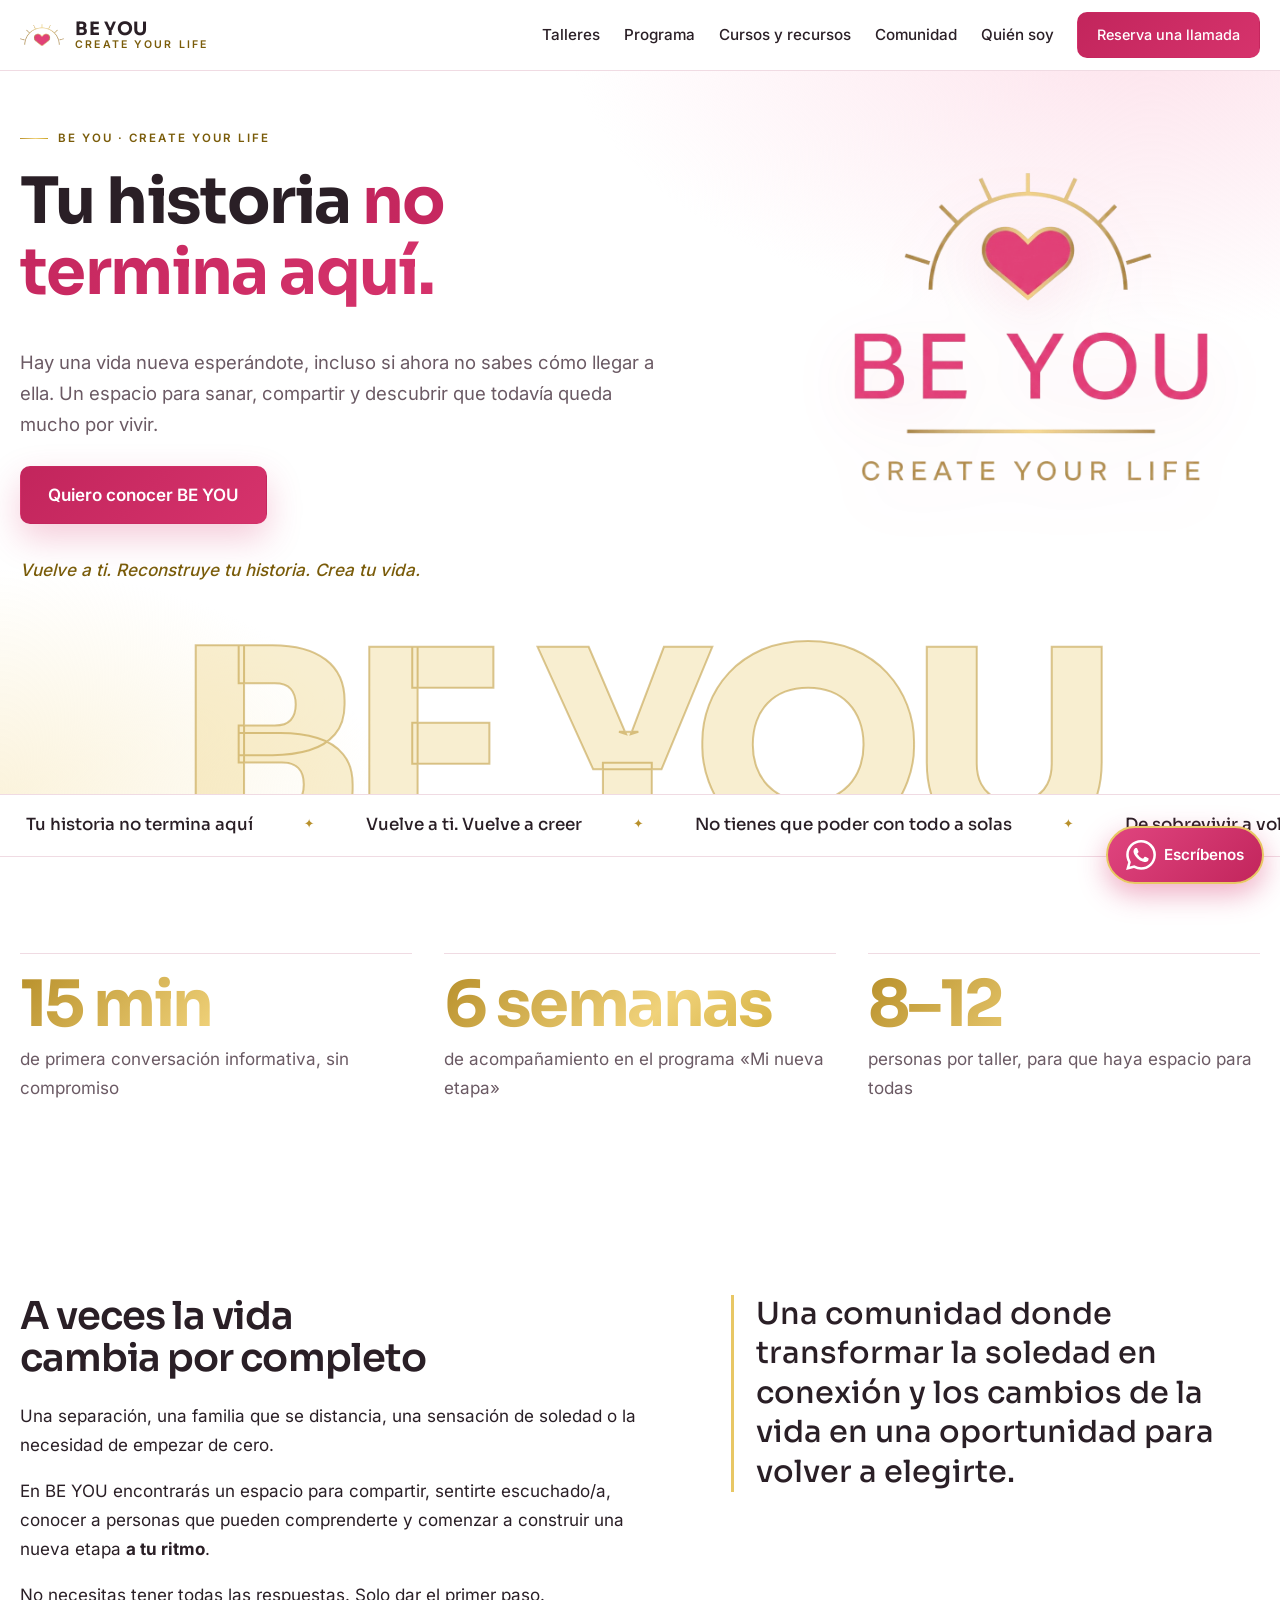
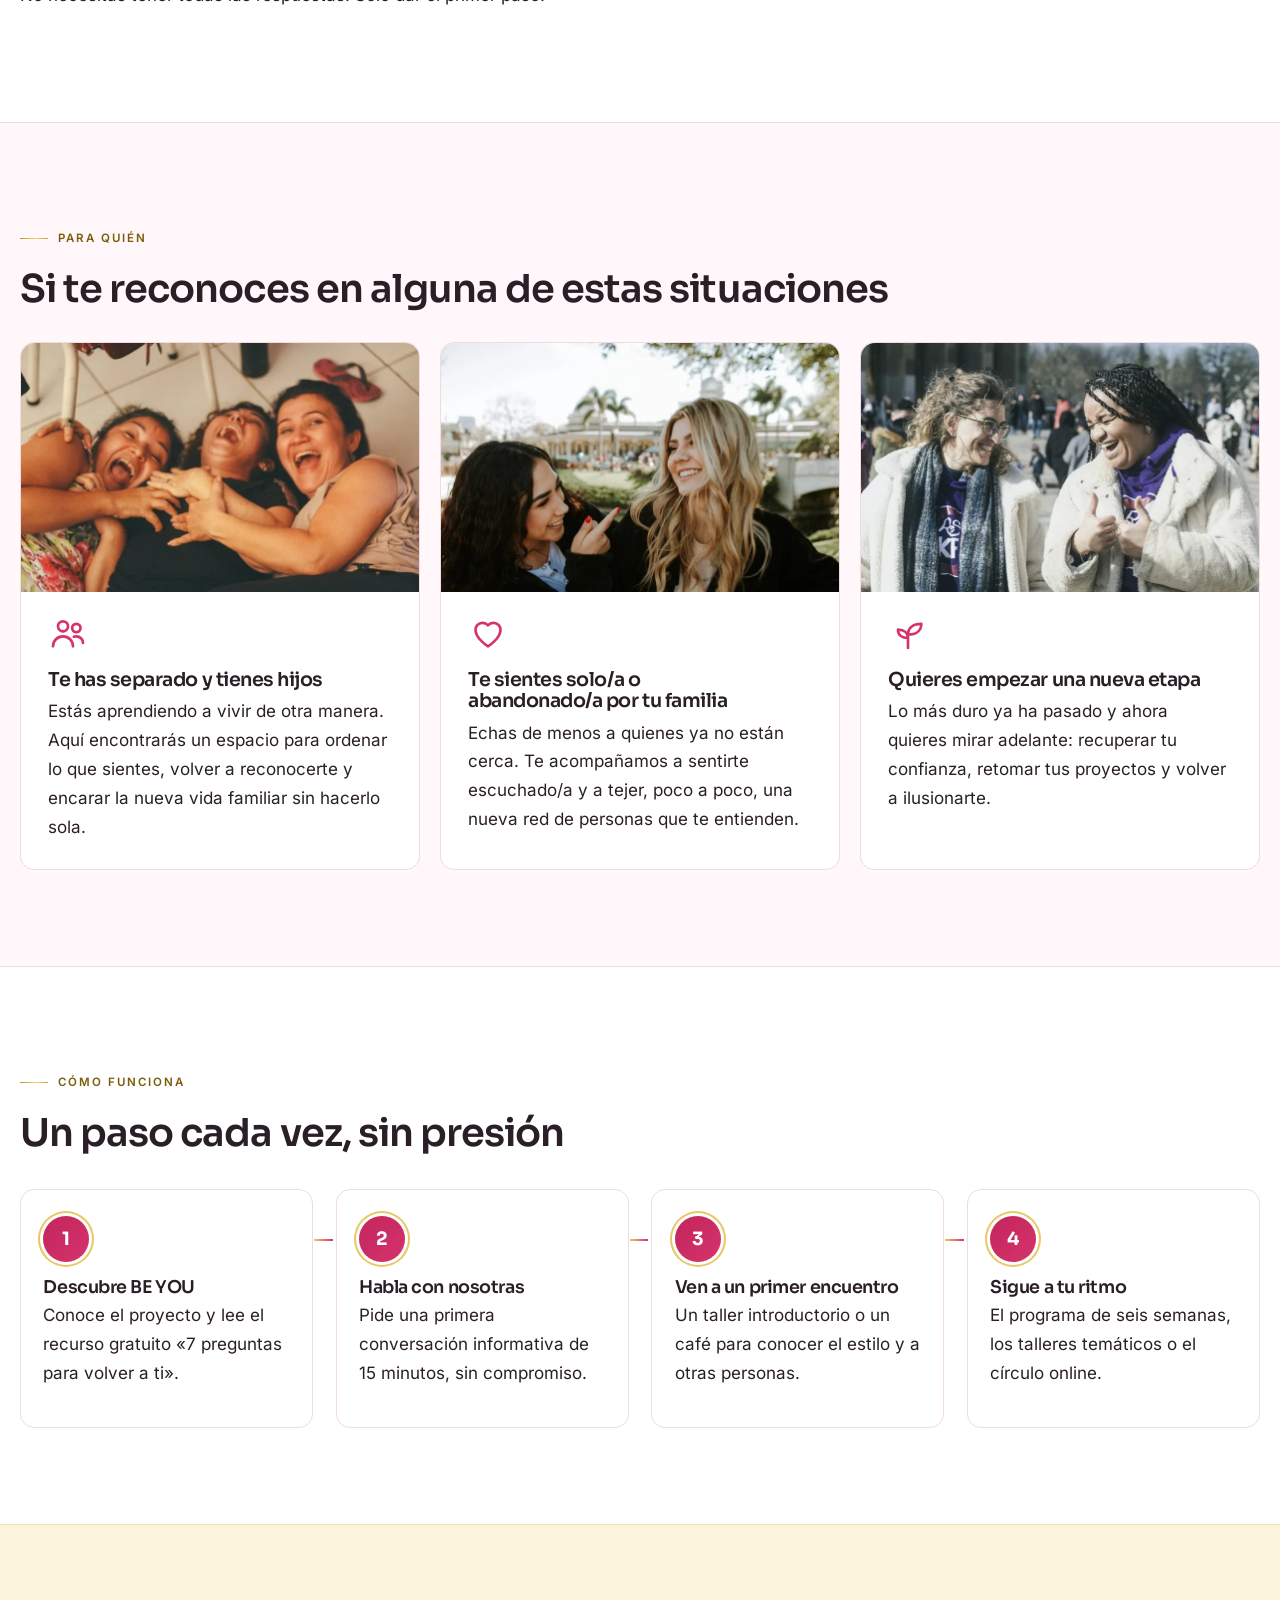
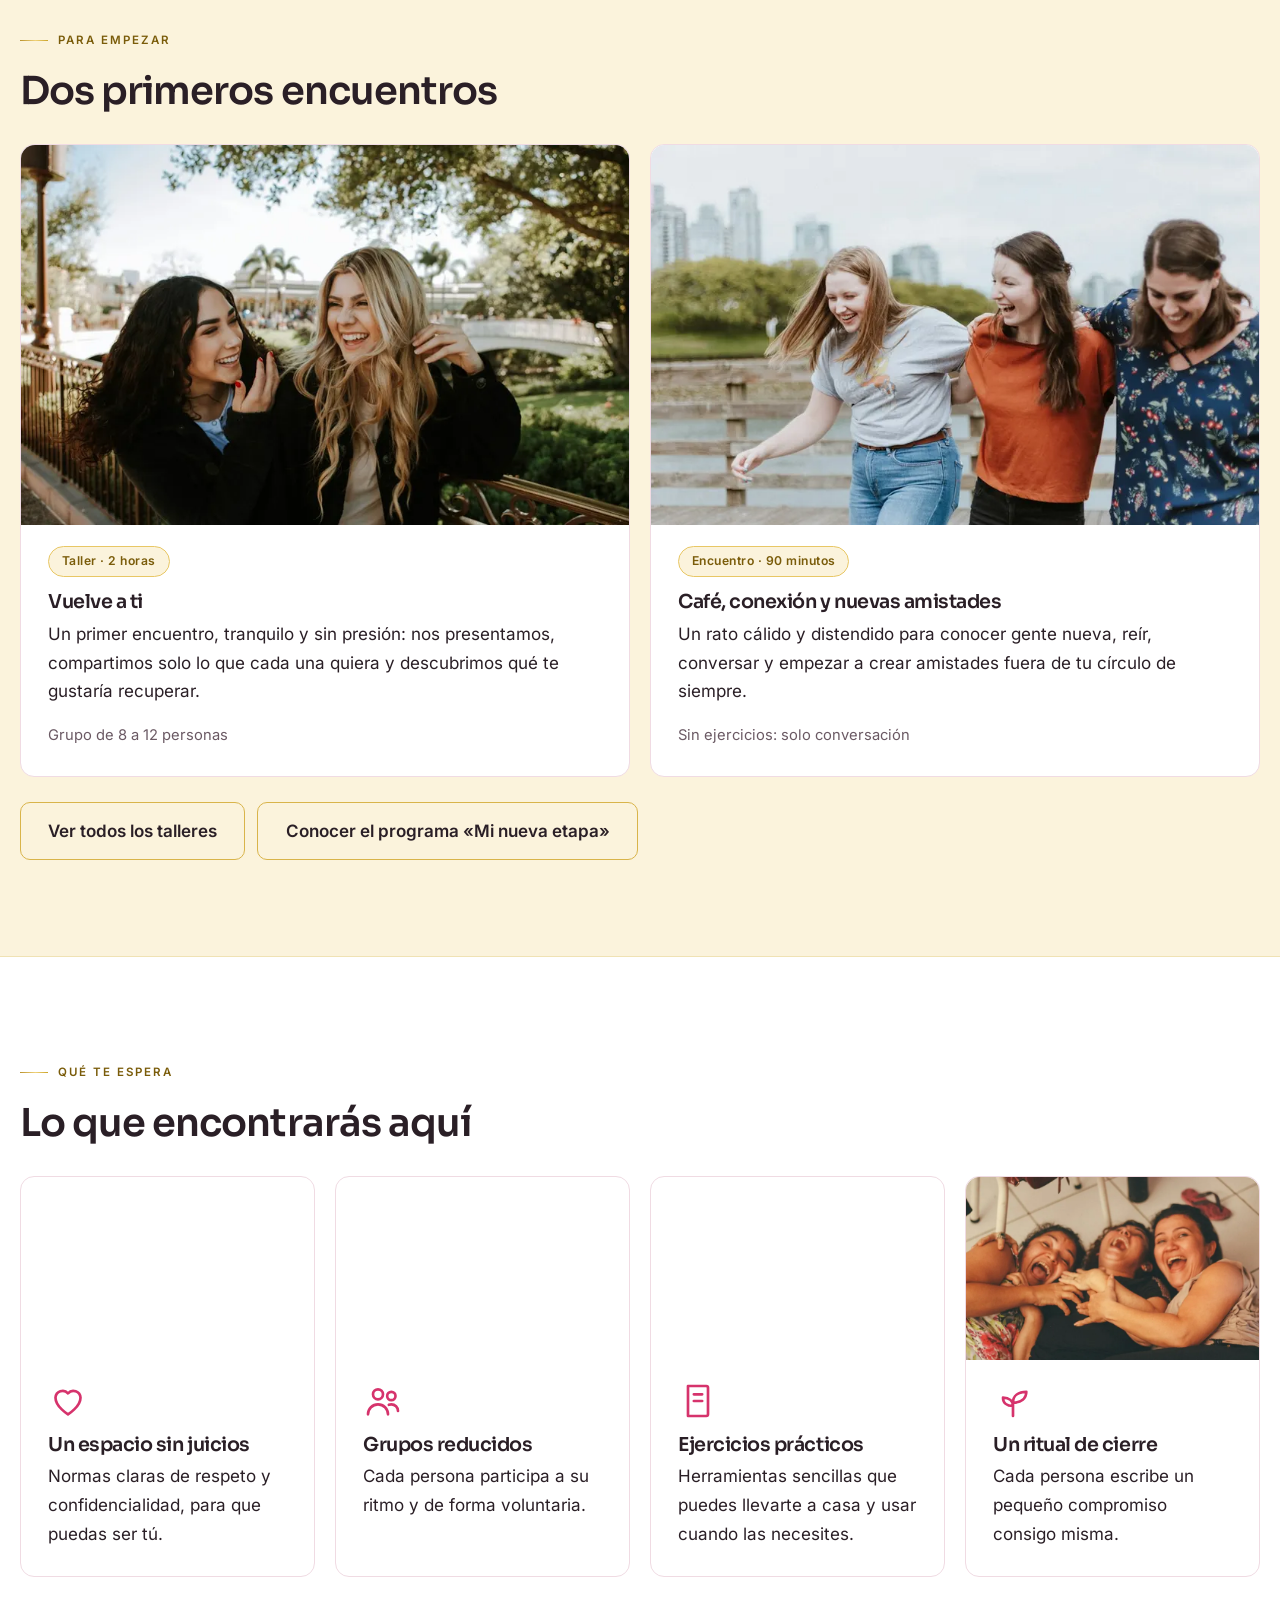
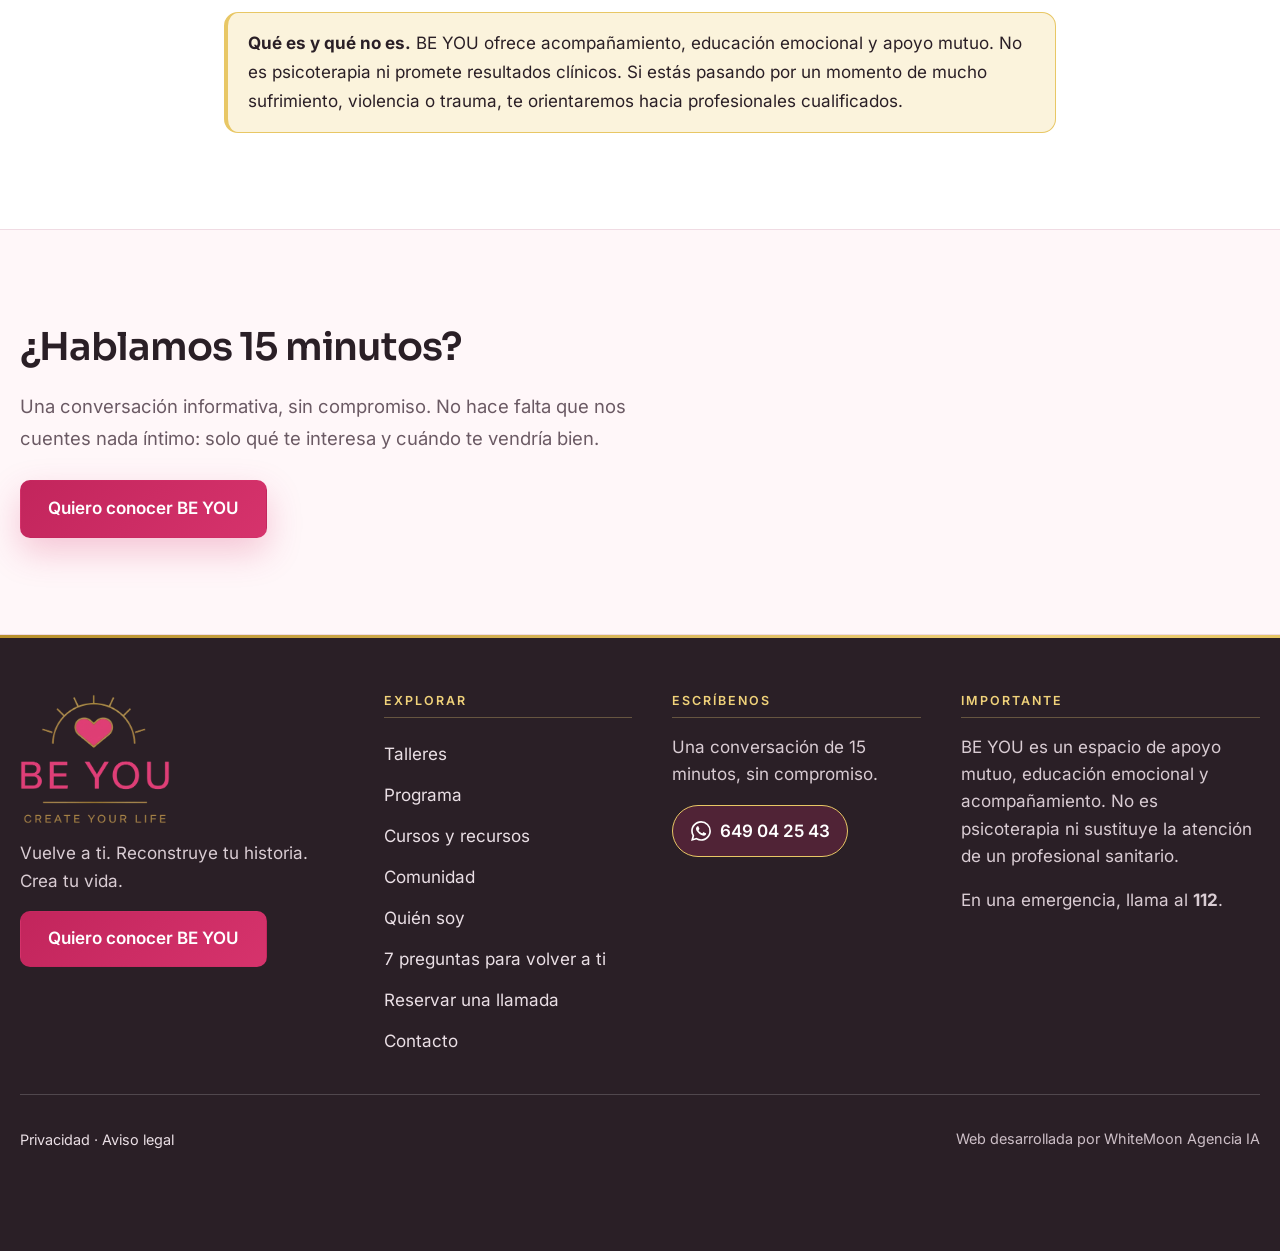
==== commit 063aac93: "feat: CTA de la cabecera 'Reserva una llamada' que lleva al calendario Co-Authored-By: Claude Sonnet" ====
--- a/index.html
+++ b/index.html
@@ -20,8 +20,8 @@
   <meta property="og:image:alt" content="Logotipo de BE YOU · Create Your Life">
   <meta name="twitter:card" content="summary_large_image">
   <meta http-equiv="Content-Security-Policy" content="default-src 'self'; script-src 'self'; style-src 'self'; img-src 'self' data:; connect-src 'self'; base-uri 'self'; form-action 'self' mailto:">
-  <link rel="stylesheet" href="assets/app.css?v=17">
-  <script type="module" src="assets/app.js?v=17"></script>
+  <link rel="stylesheet" href="assets/app.css?v=18">
+  <script type="module" src="assets/app.js?v=18"></script>
 </head>
 <body>
   <a class="saltar" href="#principal">Saltar al contenido</a>
@@ -29,7 +29,7 @@
     <div class="contenedor">
       <a class="marca" href="index.html" aria-label="BE YOU · Create Your Life, inicio"><picture><source srcset="assets/img/be-you-icono.webp" type="image/webp"><img class="marca-logo" src="assets/img/be-you-icono.png" width="44" height="44" alt="" aria-hidden="true"></picture><span class="marca-texto"><strong>BE YOU</strong><span>Create Your Life</span></span></a>
       <button class="menu-boton" type="button" aria-expanded="false" aria-controls="navegacion">Menú</button>
-      <nav id="navegacion" class="navegacion" aria-label="Principal"><a href="talleres.html">Talleres</a><a href="programa.html">Programa</a><a href="cursos.html">Cursos y recursos</a><a href="comunidad.html">Comunidad</a><a href="sobre.html">Quién soy</a><a class="boton" href="contacto.html">Quiero conocer BE YOU</a></nav>
+      <nav id="navegacion" class="navegacion" aria-label="Principal"><a href="talleres.html">Talleres</a><a href="programa.html">Programa</a><a href="cursos.html">Cursos y recursos</a><a href="comunidad.html">Comunidad</a><a href="sobre.html">Quién soy</a><a class="boton" href="citas.html">Reserva una llamada</a></nav>
     </div>
   </header>
   <main id="principal">
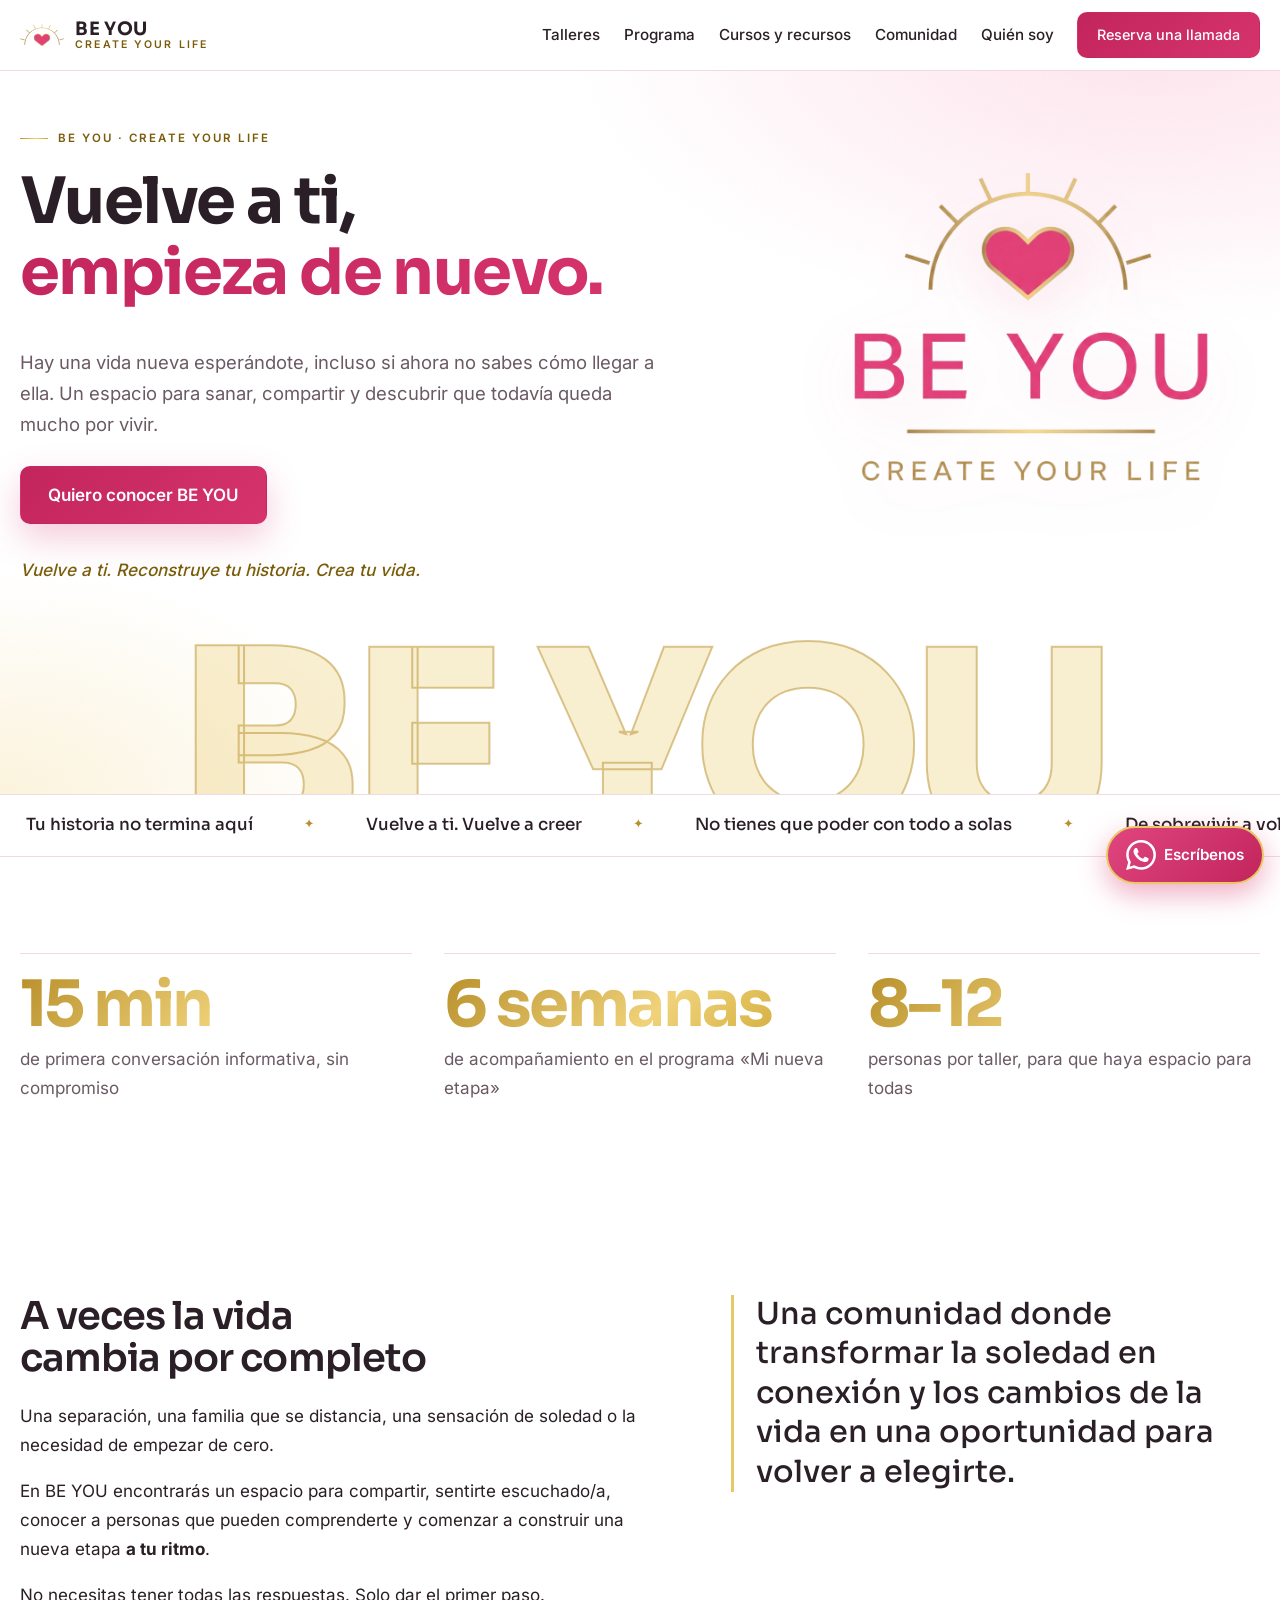
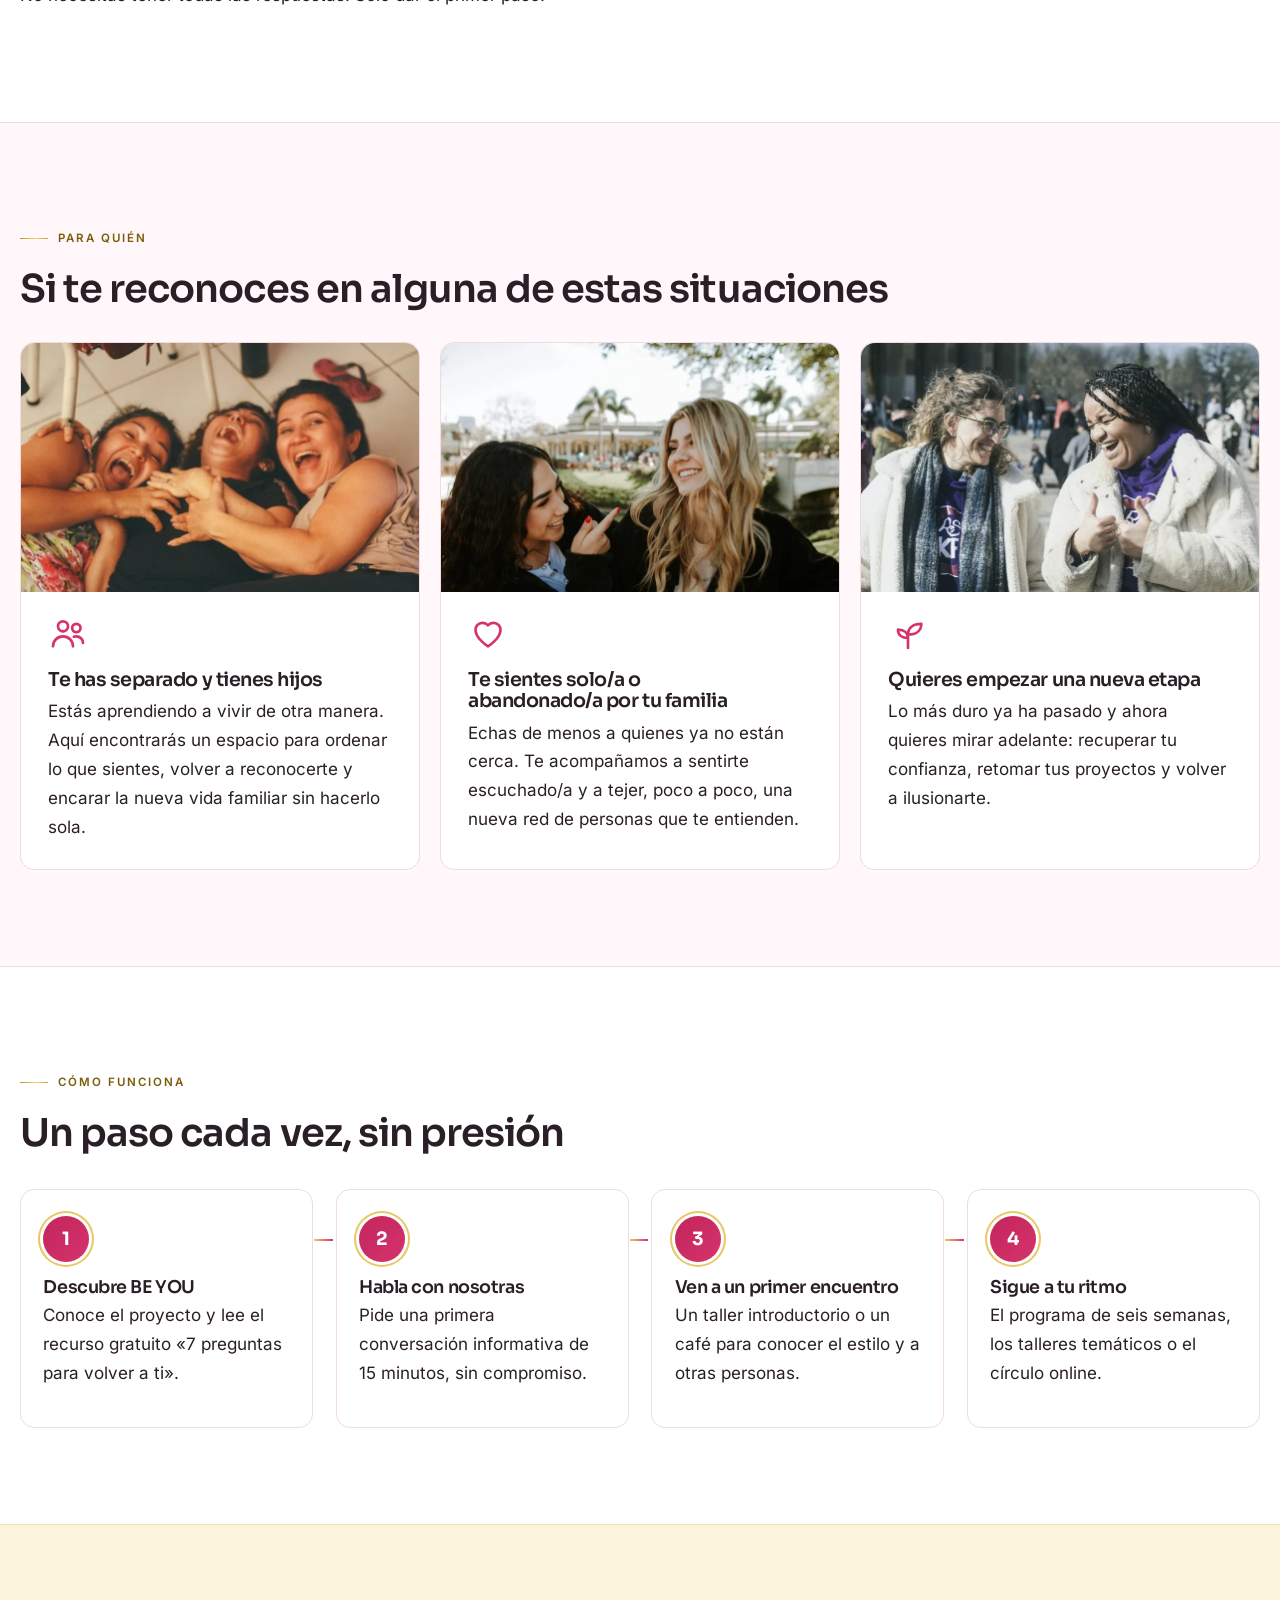
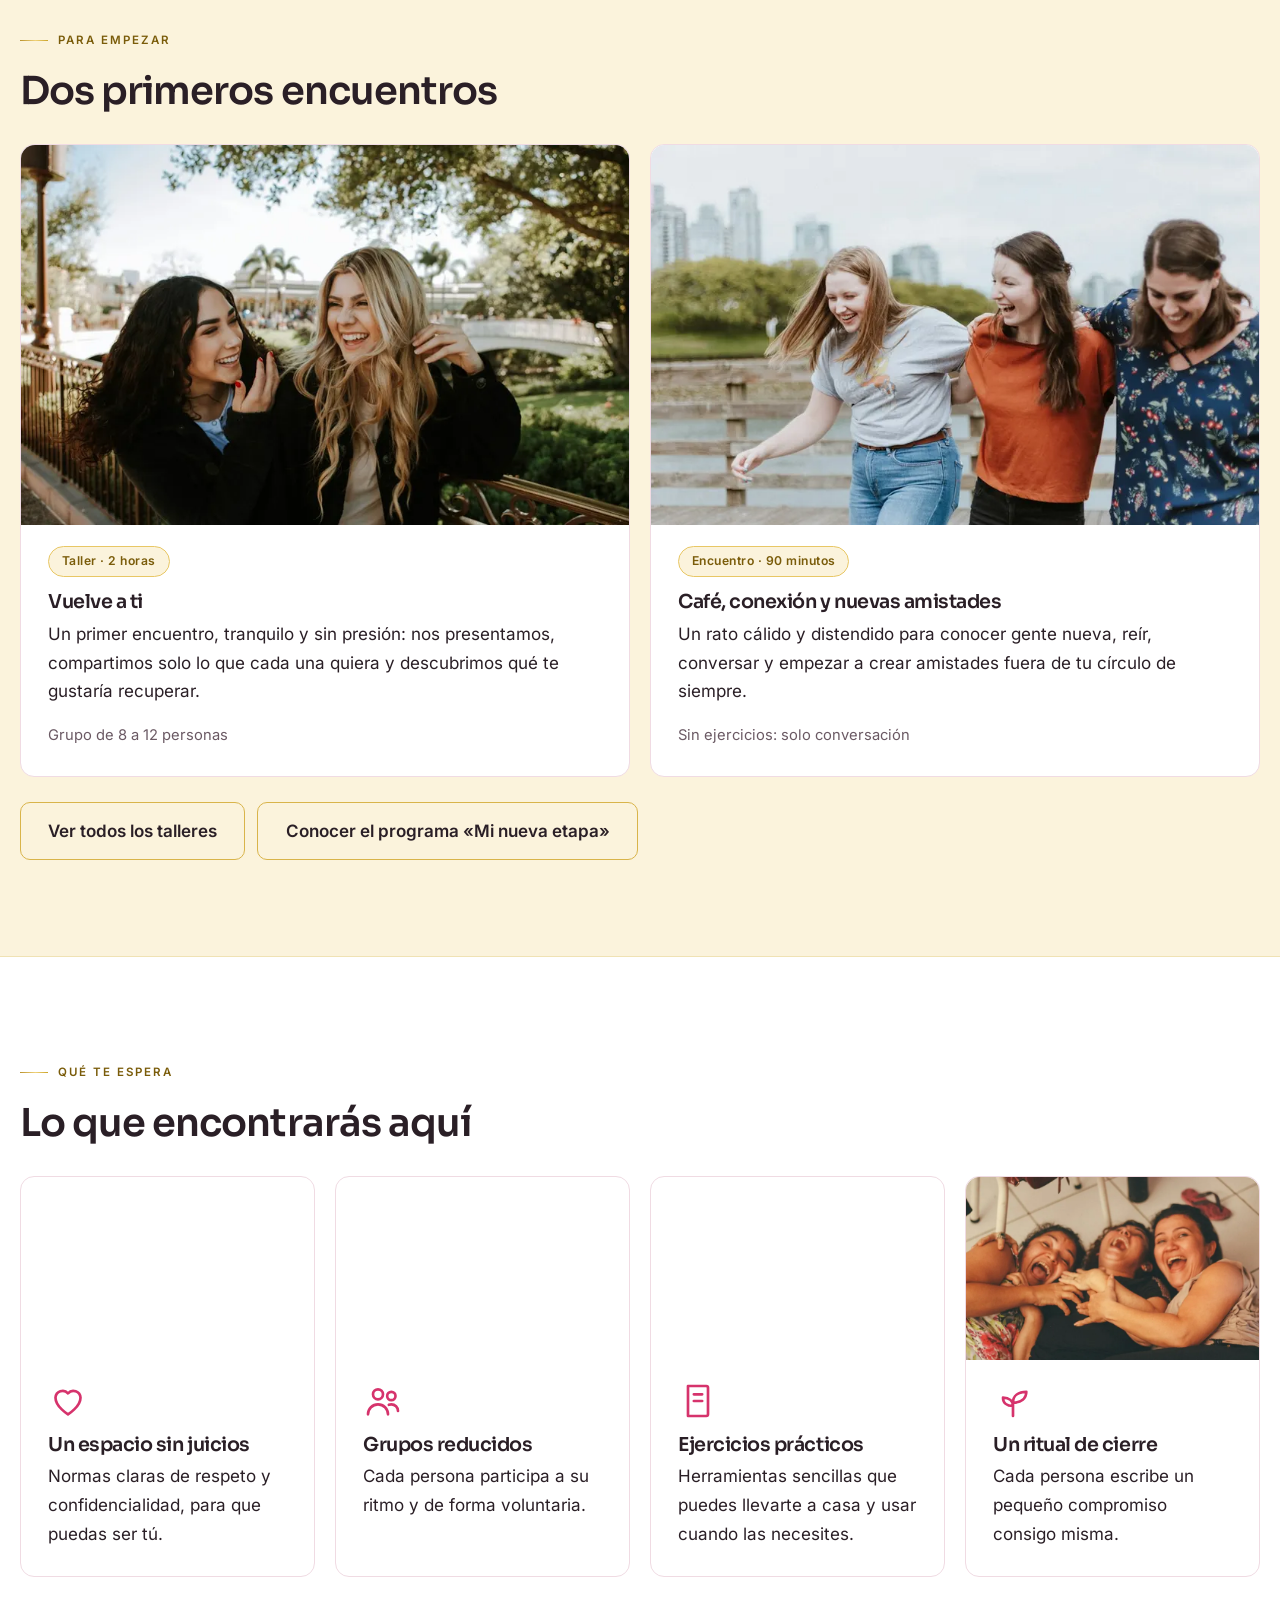
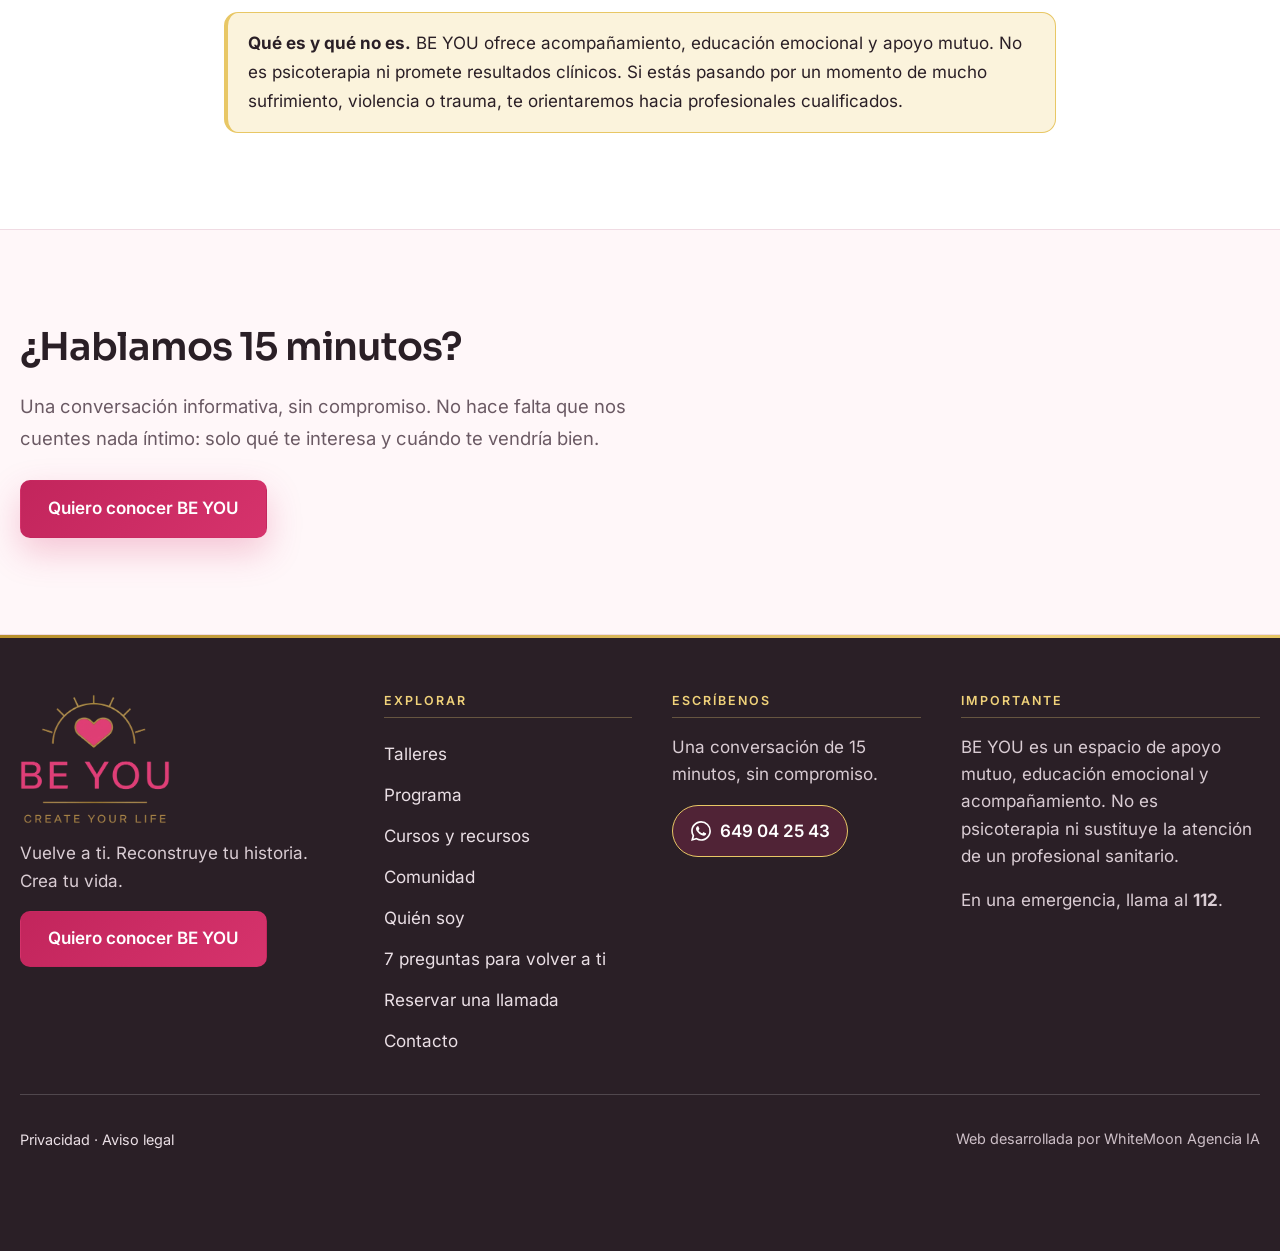
==== commit 282f0951: "feat: nuevo H1 de la home Co-Authored-By: Claude Sonnet 5.5 <noreply@anthropic.com> Claude-Session: " ====
--- a/index.html
+++ b/index.html
@@ -3,7 +3,7 @@
 <head>
   <meta charset="utf-8">
   <meta name="viewport" content="width=device-width, initial-scale=1, viewport-fit=cover">
-  <title>BE YOU · Create Your Life — Tu historia no termina aquí</title>
+  <title>BE YOU · Create Your Life — Vuelve a ti, empieza de nuevo</title>
   <meta name="description" content="Comunidad de apoyo para reconstruir tu vida tras una separación, una ruptura familiar o un cambio vital: talleres, programa de seis semanas y encuentros.">
   <meta name="robots" content="noindex, nofollow">
   <meta name="theme-color" content="#ffffff">
@@ -11,7 +11,7 @@
   <meta property="og:type" content="website">
   <meta property="og:locale" content="es_ES">
   <meta property="og:site_name" content="BE YOU · Create Your Life">
-  <meta property="og:title" content="BE YOU · Create Your Life — Tu historia no termina aquí">
+  <meta property="og:title" content="BE YOU · Create Your Life — Vuelve a ti, empieza de nuevo">
   <meta property="og:description" content="Comunidad de apoyo para reconstruir tu vida tras una separación, una ruptura familiar o un cambio vital: talleres, programa de seis semanas y encuentros.">
   <meta property="og:url" content="https://nexusforgeia.github.io/BE-YOU-CREATE-YOUR-LIFE-/">
   <meta property="og:image" content="https://nexusforgeia.github.io/BE-YOU-CREATE-YOUR-LIFE-/assets/img/og.jpg">
@@ -20,8 +20,11 @@
   <meta property="og:image:alt" content="Logotipo de BE YOU · Create Your Life">
   <meta name="twitter:card" content="summary_large_image">
   <meta http-equiv="Content-Security-Policy" content="default-src 'self'; script-src 'self'; style-src 'self'; img-src 'self' data:; connect-src 'self'; base-uri 'self'; form-action 'self' mailto:">
-  <link rel="stylesheet" href="assets/app.css?v=18">
-  <script type="module" src="assets/app.js?v=18"></script>
+  <link rel="icon" href="favicon.ico" sizes="48x48">
+  <link rel="icon" type="image/png" sizes="32x32" href="assets/img/icon-32.png">
+  <link rel="apple-touch-icon" href="assets/img/apple-touch-icon.png">
+  <link rel="stylesheet" href="assets/app.css?v=20">
+  <script type="module" src="assets/app.js?v=20"></script>
 </head>
 <body>
   <a class="saltar" href="#principal">Saltar al contenido</a>
@@ -38,7 +41,7 @@
       <picture class="hero-logo"><source srcset="assets/img/be-you-logo.webp" type="image/webp"><img src="assets/img/be-you-logo.png" width="420" height="366" alt="Logotipo de BE YOU · Create Your Life: un corazón rosa bajo un sol dorado"></picture>
       <div class="contenedor">
         <p class="eyebrow">BE YOU · Create Your Life</p>
-        <h1>Tu historia <em class="grad">no termina aquí.</em></h1>
+        <h1>Vuelve a ti, <em class="grad">empieza de nuevo.</em></h1>
         <p class="lead">Hay una vida nueva esperándote, incluso si ahora no sabes cómo llegar a ella. Un espacio para sanar, compartir y descubrir que todavía queda mucho por vivir.</p>
         <div class="botones"><a class="boton" href="contacto.html">Quiero conocer BE YOU</a></div>
         <p class="firma-lema">Vuelve a ti. Reconstruye tu historia. Crea tu vida.</p>
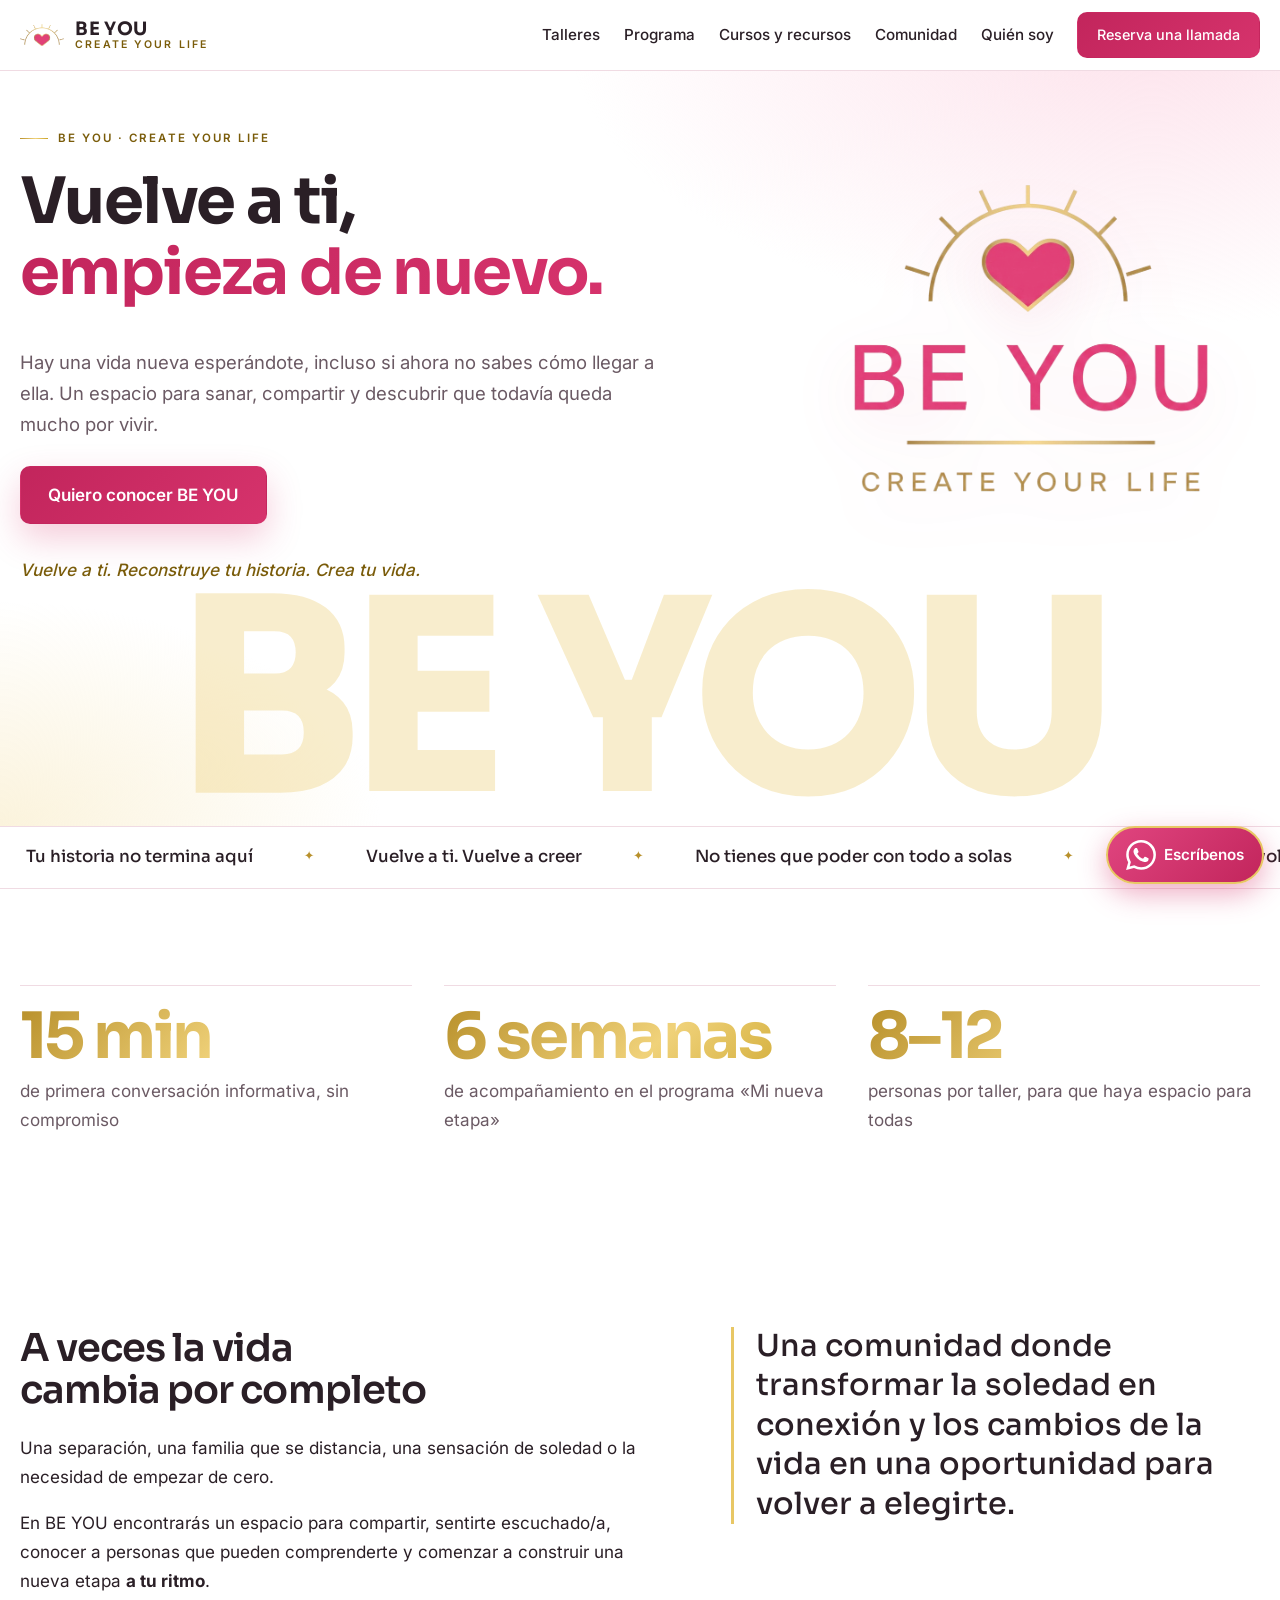
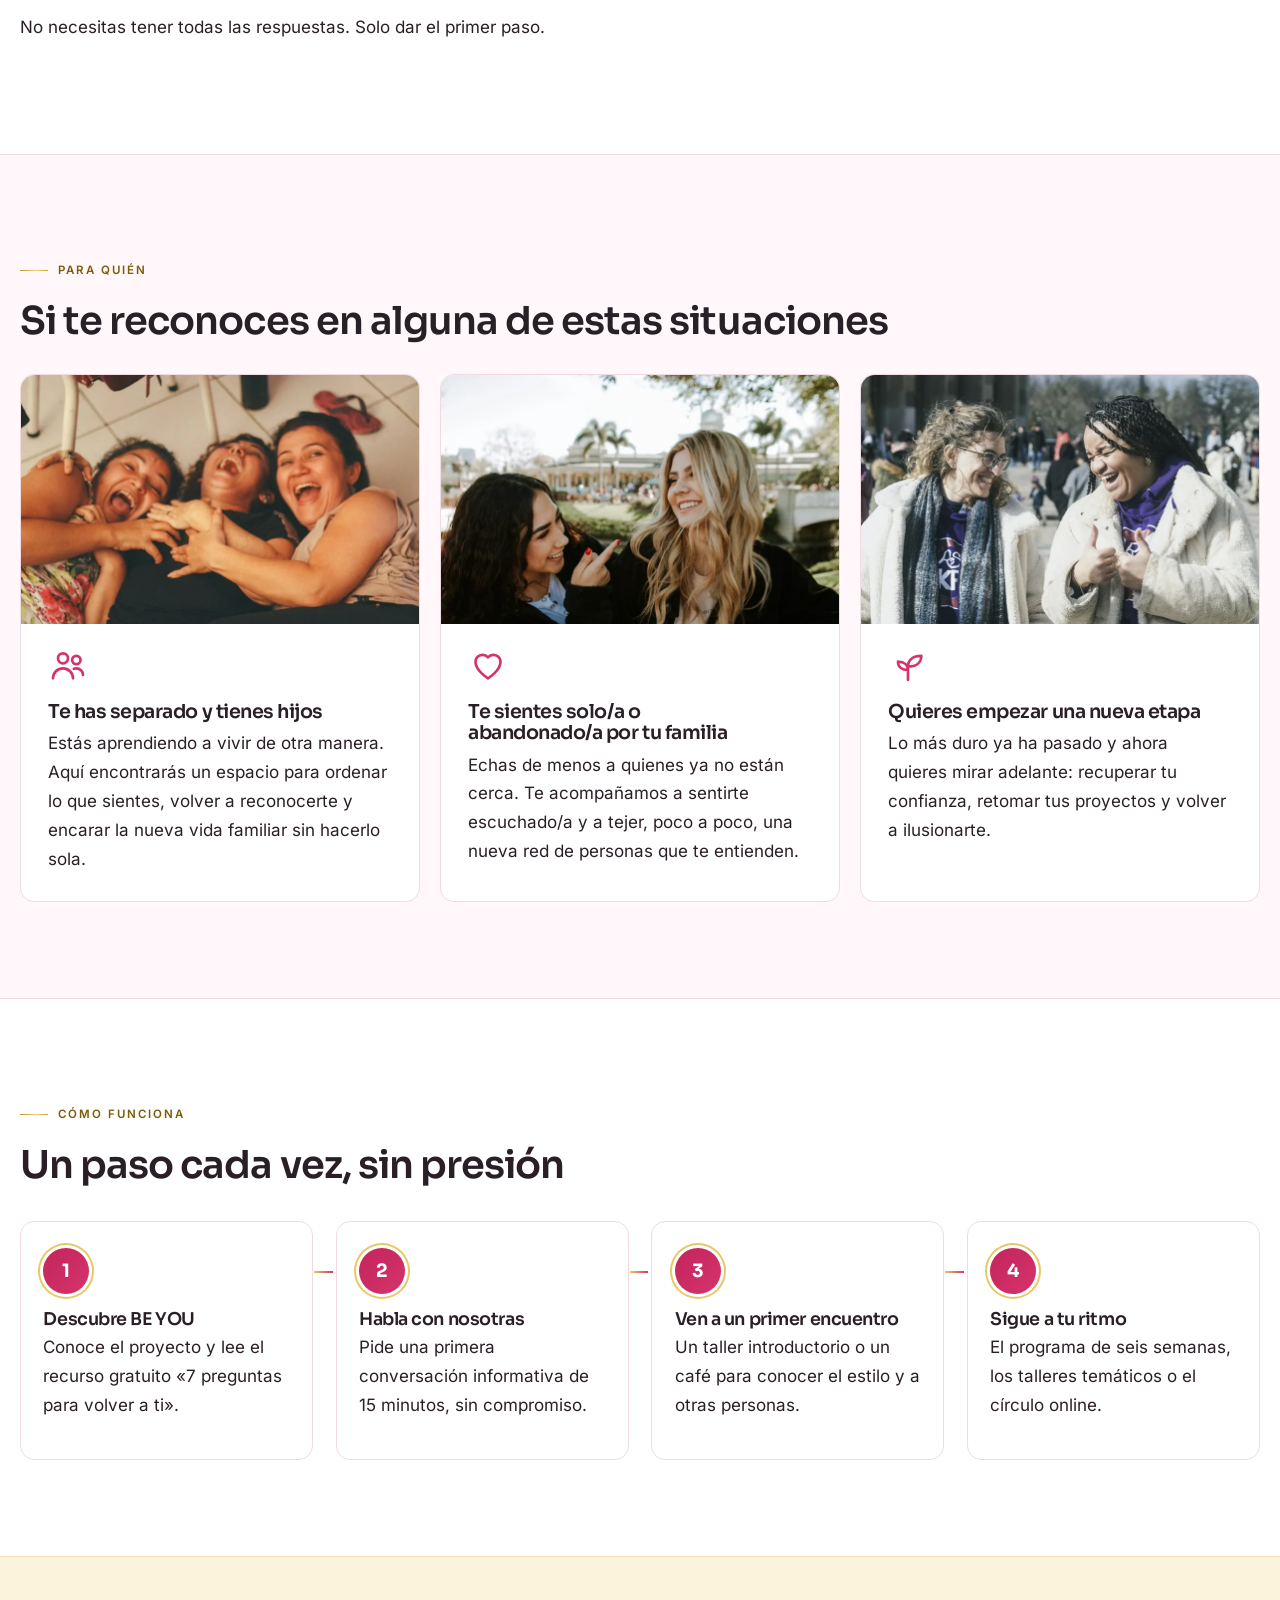
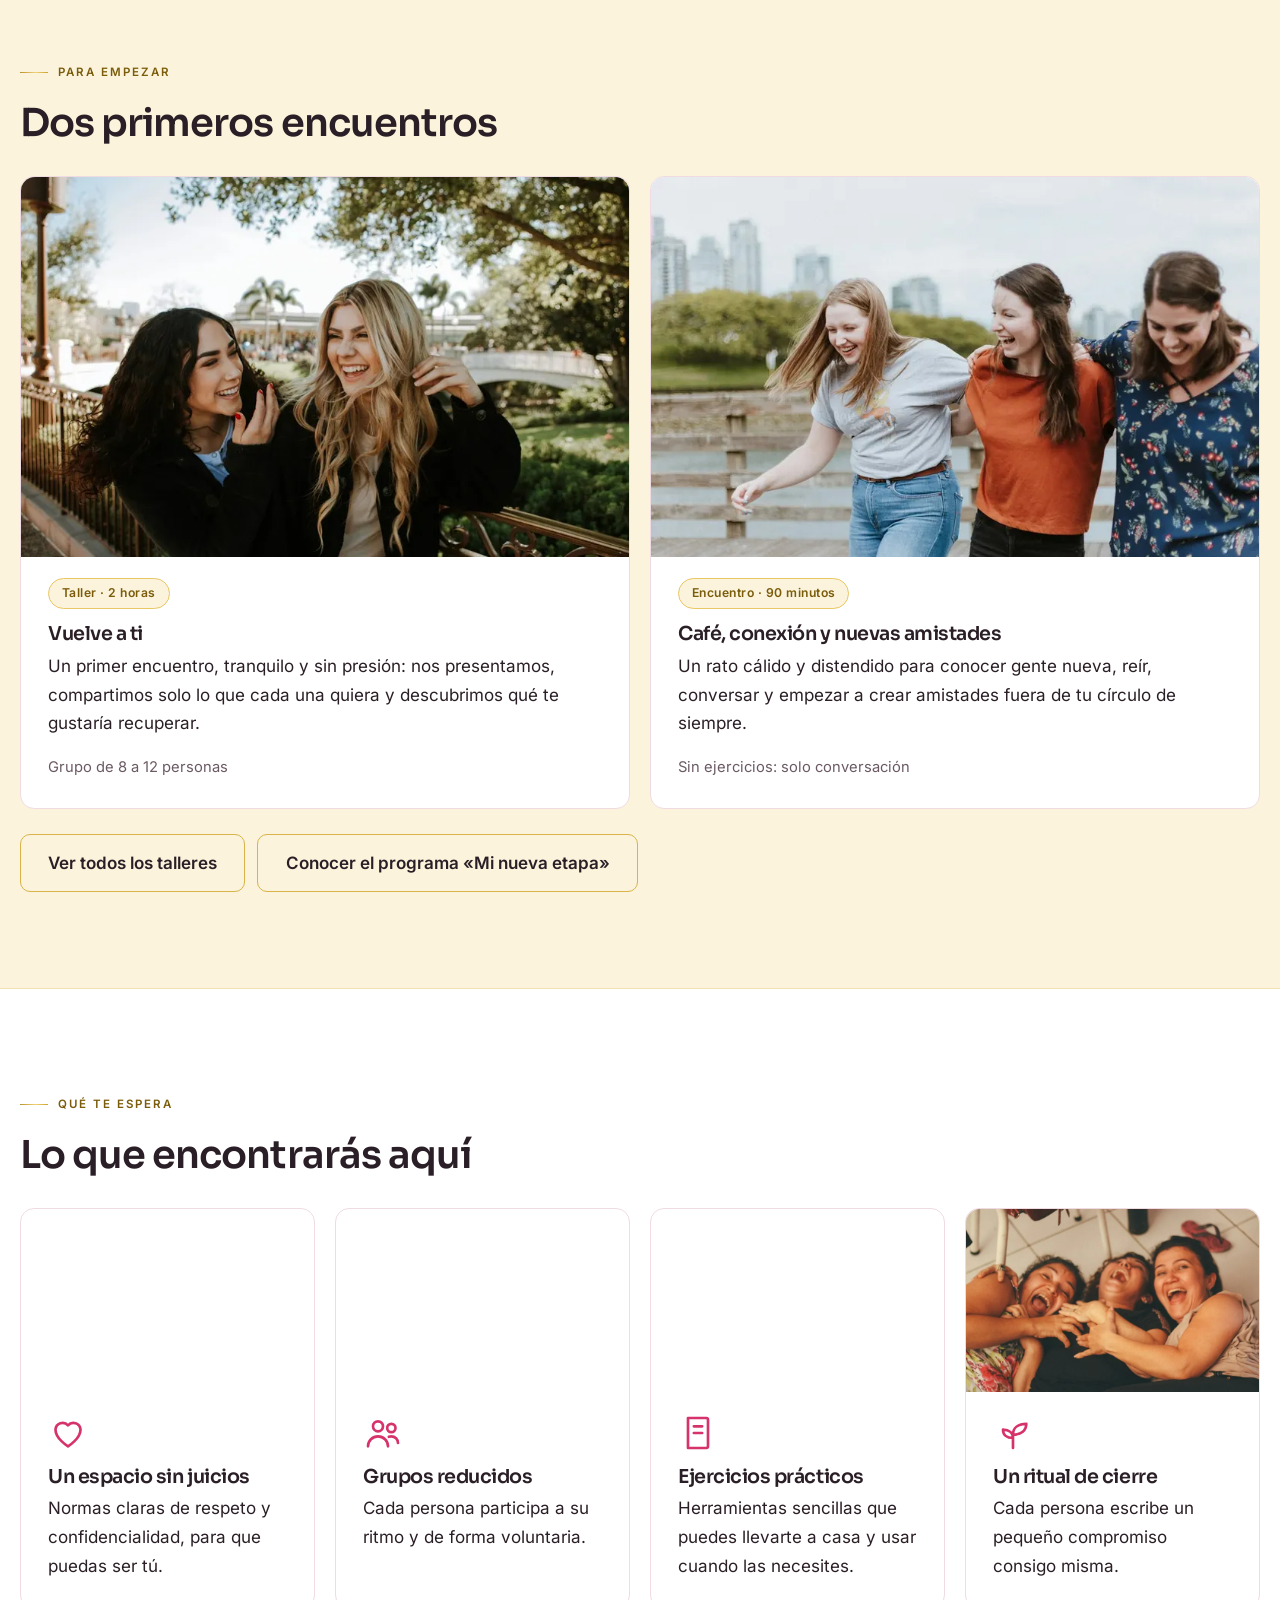
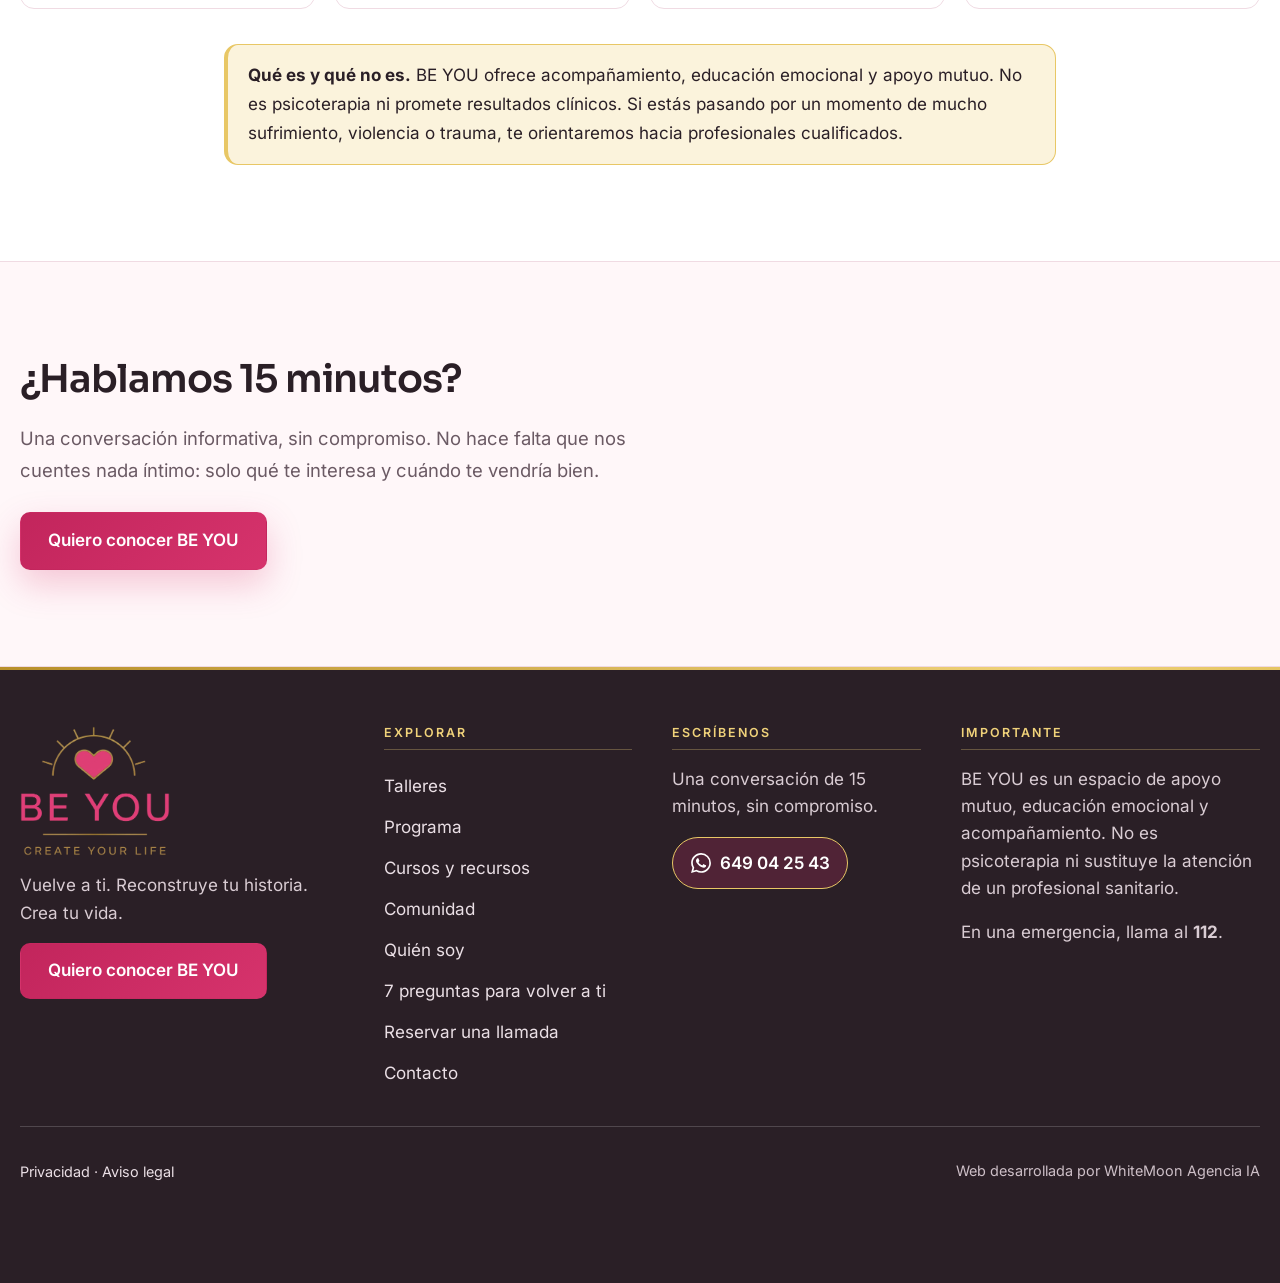
==== commit 9cde13d0: "fix: letras BE YOU del hero completas y sin contornos solapados en móvil Co-Authored-By: Claude Sonn" ====
--- a/index.html
+++ b/index.html
@@ -23,8 +23,8 @@
   <link rel="icon" href="favicon.ico" sizes="48x48">
   <link rel="icon" type="image/png" sizes="32x32" href="assets/img/icon-32.png">
   <link rel="apple-touch-icon" href="assets/img/apple-touch-icon.png">
-  <link rel="stylesheet" href="assets/app.css?v=20">
-  <script type="module" src="assets/app.js?v=20"></script>
+  <link rel="stylesheet" href="assets/app.css?v=21">
+  <script type="module" src="assets/app.js?v=21"></script>
 </head>
 <body>
   <a class="saltar" href="#principal">Saltar al contenido</a>
--- a/assets/app.css
+++ b/assets/app.css
@@ -219,15 +219,15 @@
 a.wa-flotante .wa-texto { color: #fff; text-decoration: none; }
 
 /* BE YOU de fondo: centrado y en dorado */
-.fantasma { left: 50%; right: auto; transform: translateX(-50%); bottom: -9%; font-size: clamp(6rem, 21vw, 19rem); -webkit-text-stroke: 2px rgba(184,144,43,.38); text-align: center; }
+.fantasma { left: 50%; right: auto; transform: translateX(-50%); bottom: 1.2rem; font-size: clamp(6rem, 21vw, 19rem); -webkit-text-stroke: 0; color: rgba(232,199,101,.32); text-align: center; }
 
 /* Portada: logo más arriba y letras de fondo rellenas en dorado */
 .hero-logo { top: 36%; transform: translateY(-50%); }
-.fantasma { color: rgba(232,199,101,.30); -webkit-text-stroke: 2px rgba(184,144,43,.5); }
+.fantasma { color: rgba(232,199,101,.32); -webkit-text-stroke: 0; text-shadow: none; }
 
 /* Portada: H1 más arriba */
 .hero { padding-top: clamp(1.75rem, 4vw, 3rem); }
-.hero:has(.fantasma) { padding-bottom: clamp(7rem, 17vw, 12rem); }
+.hero:has(.fantasma) { padding-bottom: clamp(9rem, 22vw, 14rem); }
 
 /* Pie renovado */
 .pie { padding: 3.5rem 0 1.75rem; }
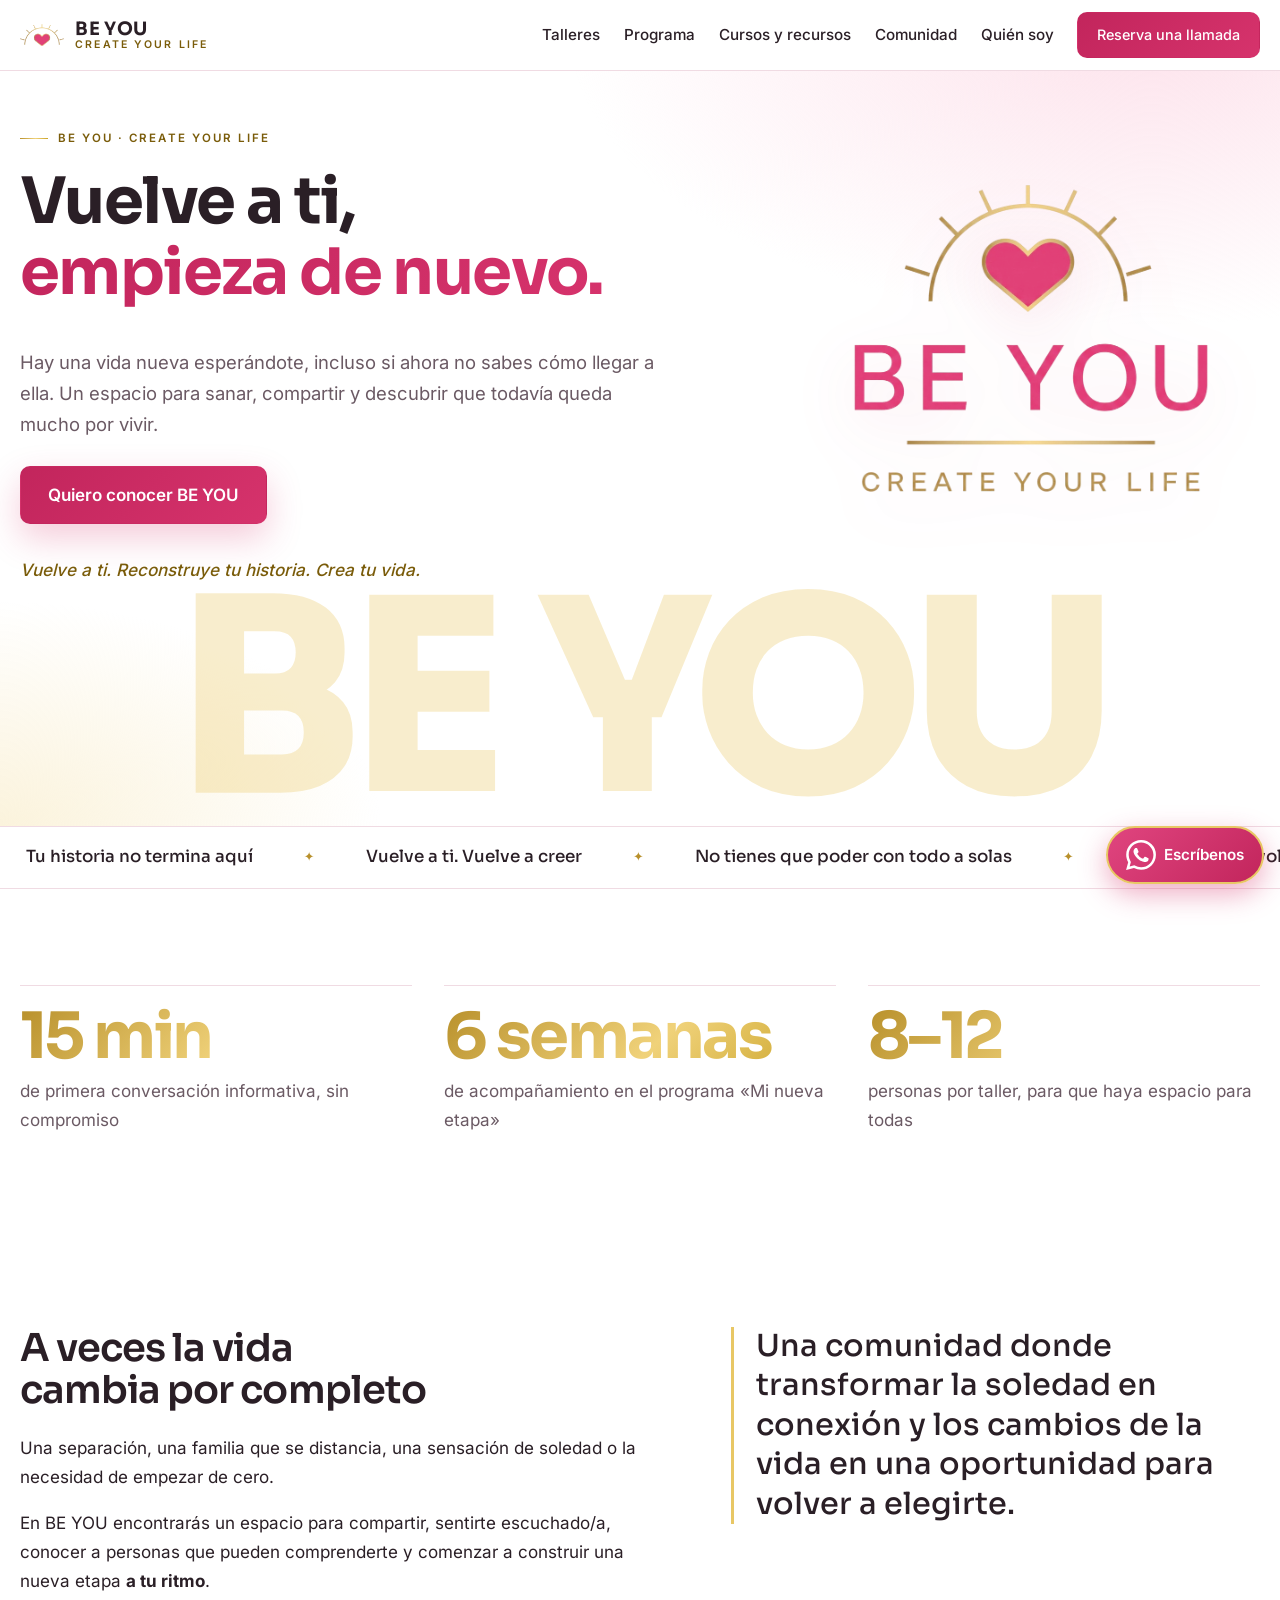
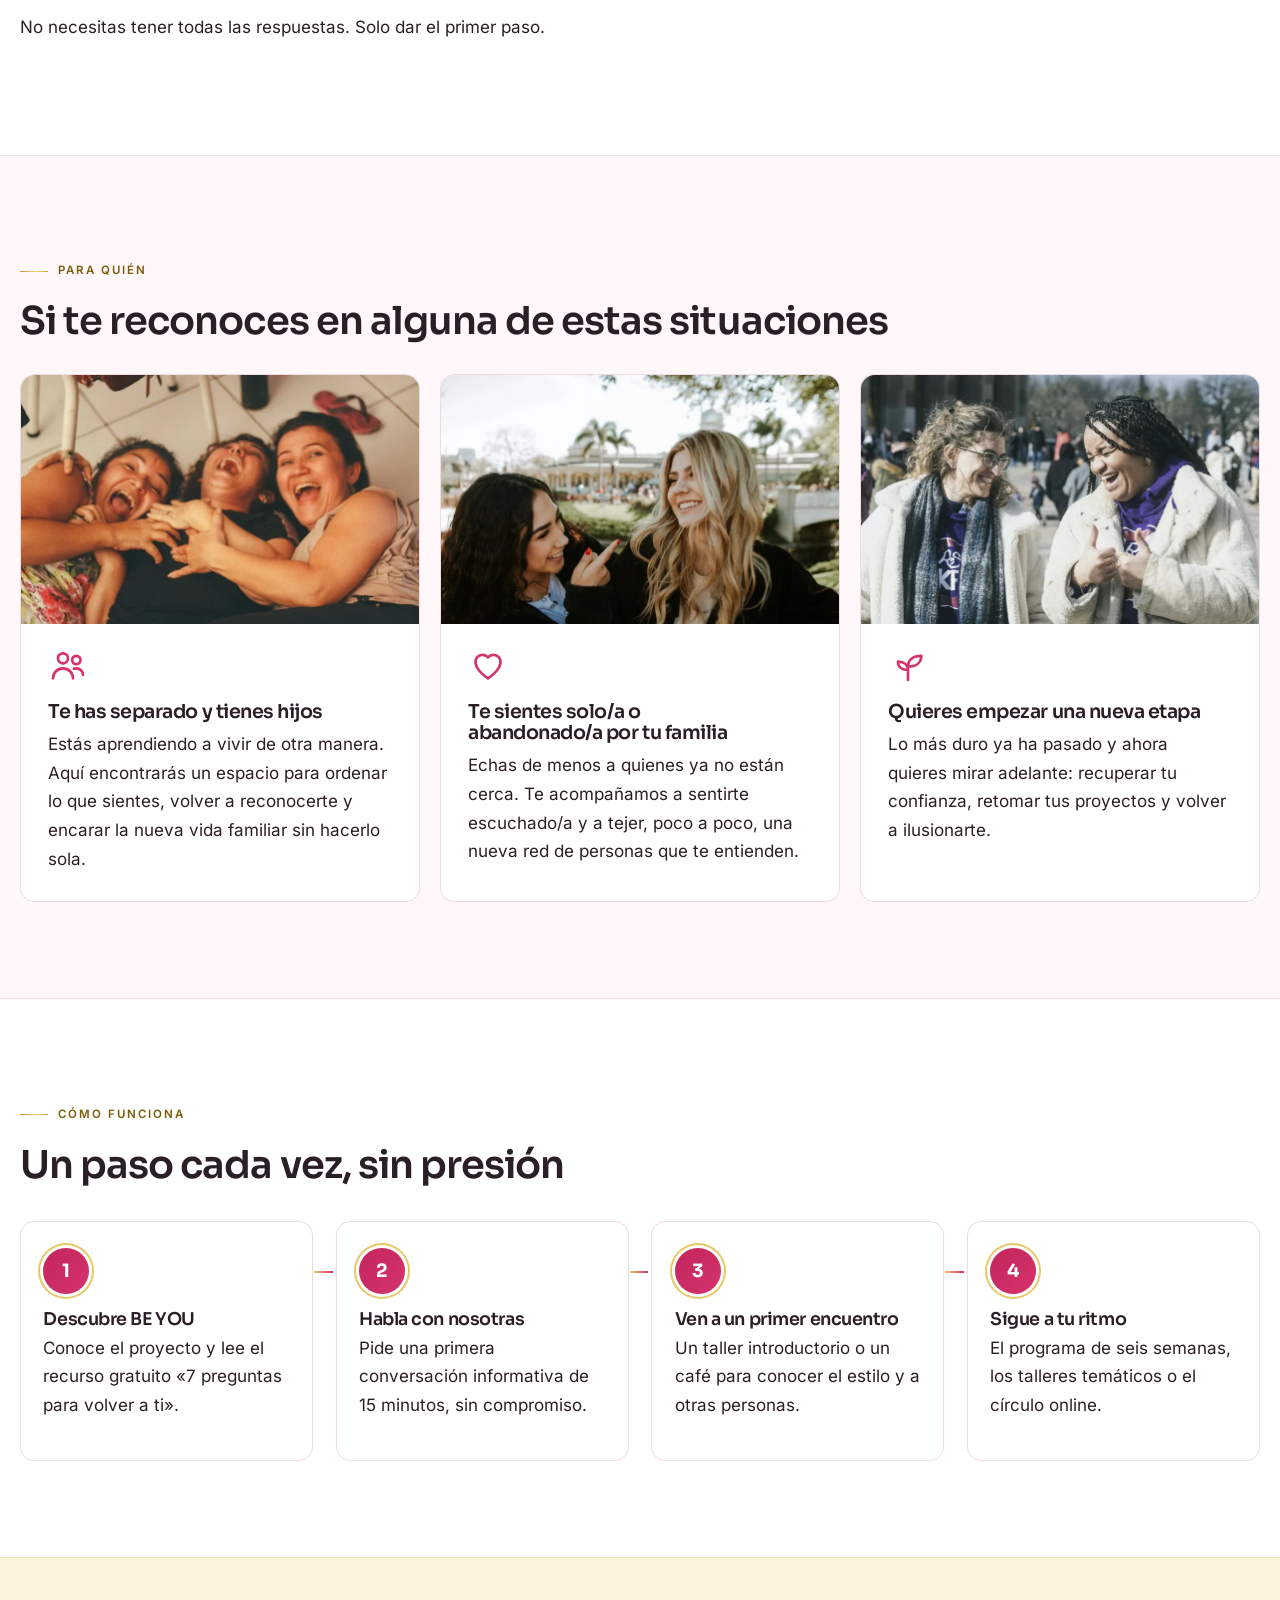
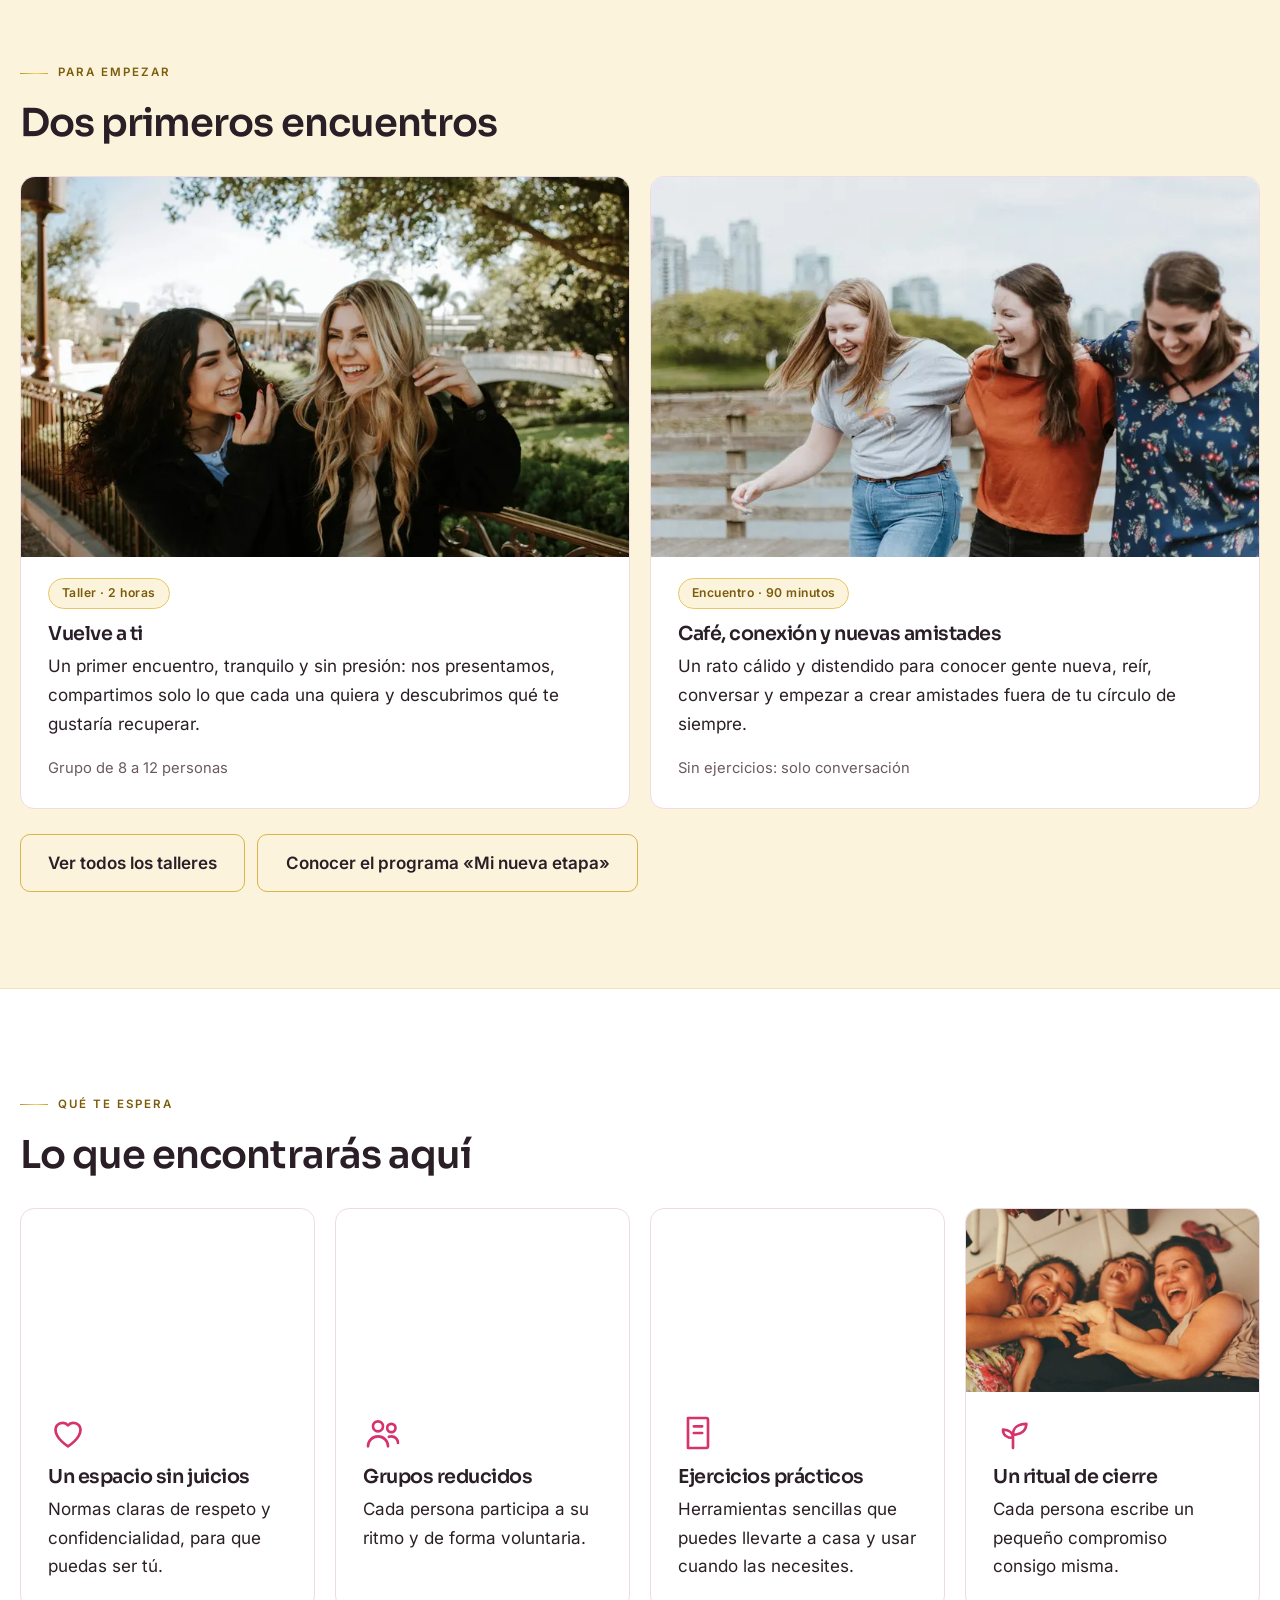
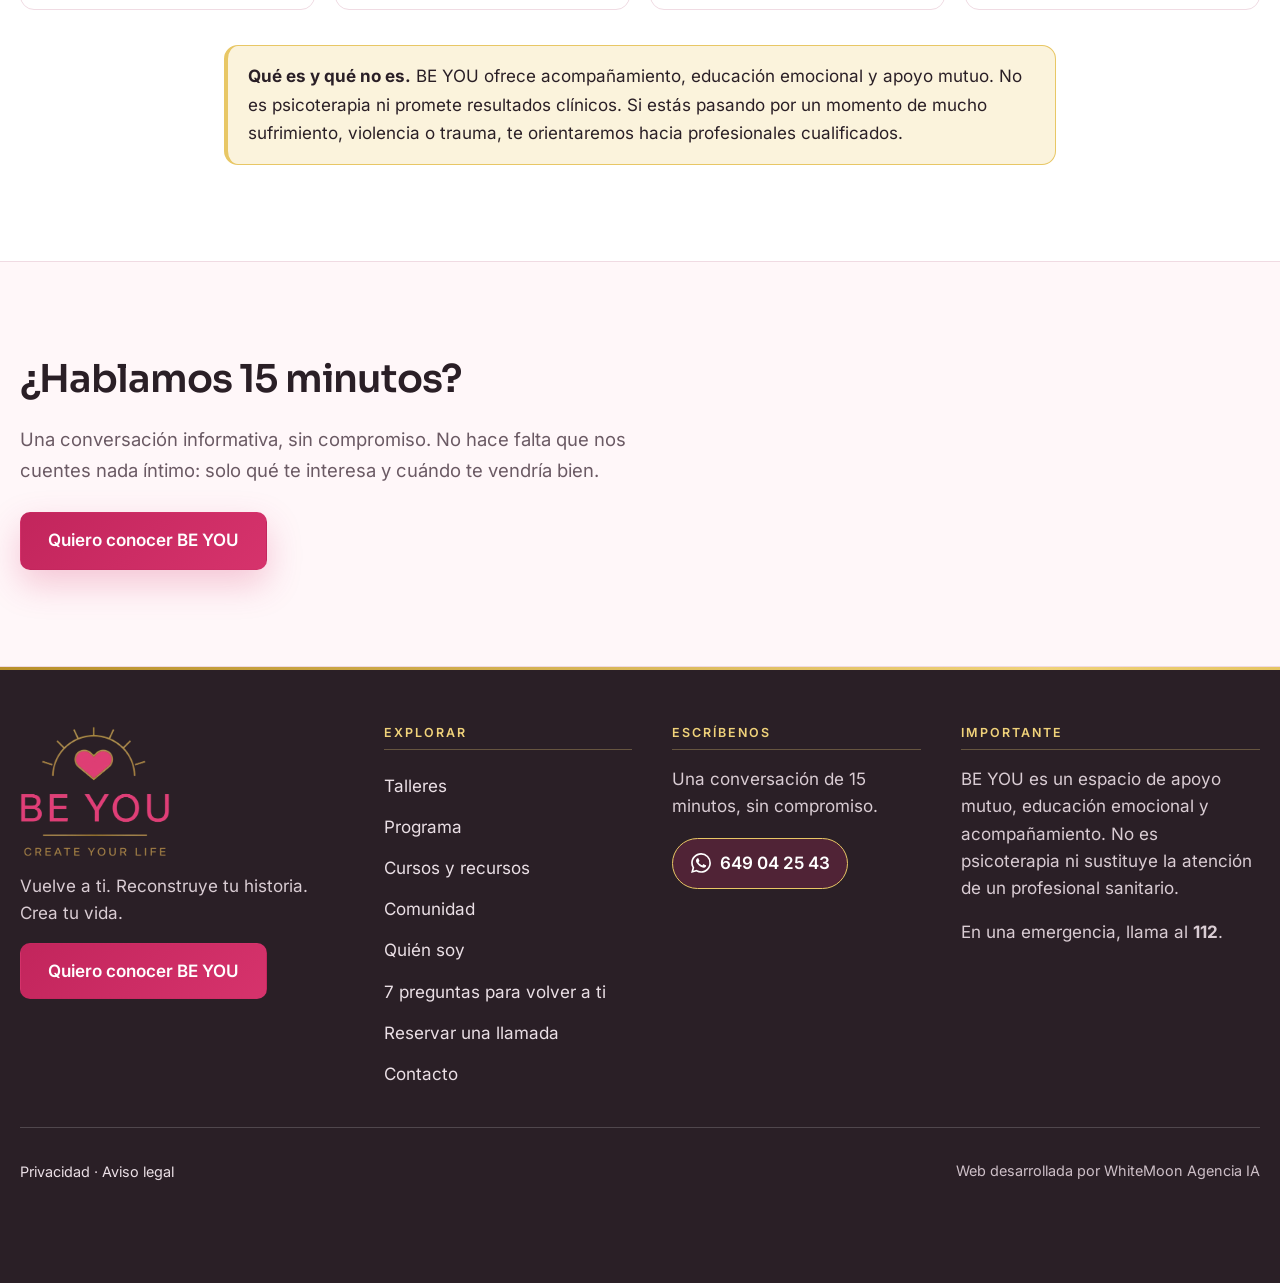
==== commit b0e49092: "feat: H1 de la home rota frases motivacionales Co-Authored-By: Claude Sonnet 5.5 <noreply@anthropic." ====
--- a/index.html
+++ b/index.html
@@ -23,8 +23,8 @@
   <link rel="icon" href="favicon.ico" sizes="48x48">
   <link rel="icon" type="image/png" sizes="32x32" href="assets/img/icon-32.png">
   <link rel="apple-touch-icon" href="assets/img/apple-touch-icon.png">
-  <link rel="stylesheet" href="assets/app.css?v=21">
-  <script type="module" src="assets/app.js?v=21"></script>
+  <link rel="stylesheet" href="assets/app.css?v=22">
+  <script type="module" src="assets/app.js?v=22"></script>
 </head>
 <body>
   <a class="saltar" href="#principal">Saltar al contenido</a>
@@ -41,7 +41,7 @@
       <picture class="hero-logo"><source srcset="assets/img/be-you-logo.webp" type="image/webp"><img src="assets/img/be-you-logo.png" width="420" height="366" alt="Logotipo de BE YOU · Create Your Life: un corazón rosa bajo un sol dorado"></picture>
       <div class="contenedor">
         <p class="eyebrow">BE YOU · Create Your Life</p>
-        <h1>Vuelve a ti, <em class="grad">empieza de nuevo.</em></h1>
+        <h1 class="h1-rota">Vuelve a ti, <em class="grad">empieza de nuevo.</em></h1>
         <p class="lead">Hay una vida nueva esperándote, incluso si ahora no sabes cómo llegar a ella. Un espacio para sanar, compartir y descubrir que todavía queda mucho por vivir.</p>
         <div class="botones"><a class="boton" href="contacto.html">Quiero conocer BE YOU</a></div>
         <p class="firma-lema">Vuelve a ti. Reconstruye tu historia. Crea tu vida.</p>
--- a/assets/app.css
+++ b/assets/app.css
@@ -316,3 +316,7 @@
 .resumen-cita { margin: 0 0 1rem; padding: .8rem 1rem; background: var(--rosa-suave); border-radius: 10px; }
 #f-cita { margin-top: 1.8rem; }
 #f-cita[hidden] { display: none; }
+
+/* H1 rotatorio */
+.h1-anim { transition: opacity .45s ease, transform .45s ease; }
+.h1-anim.h1-fuera { opacity: 0; transform: translateY(10px); }
